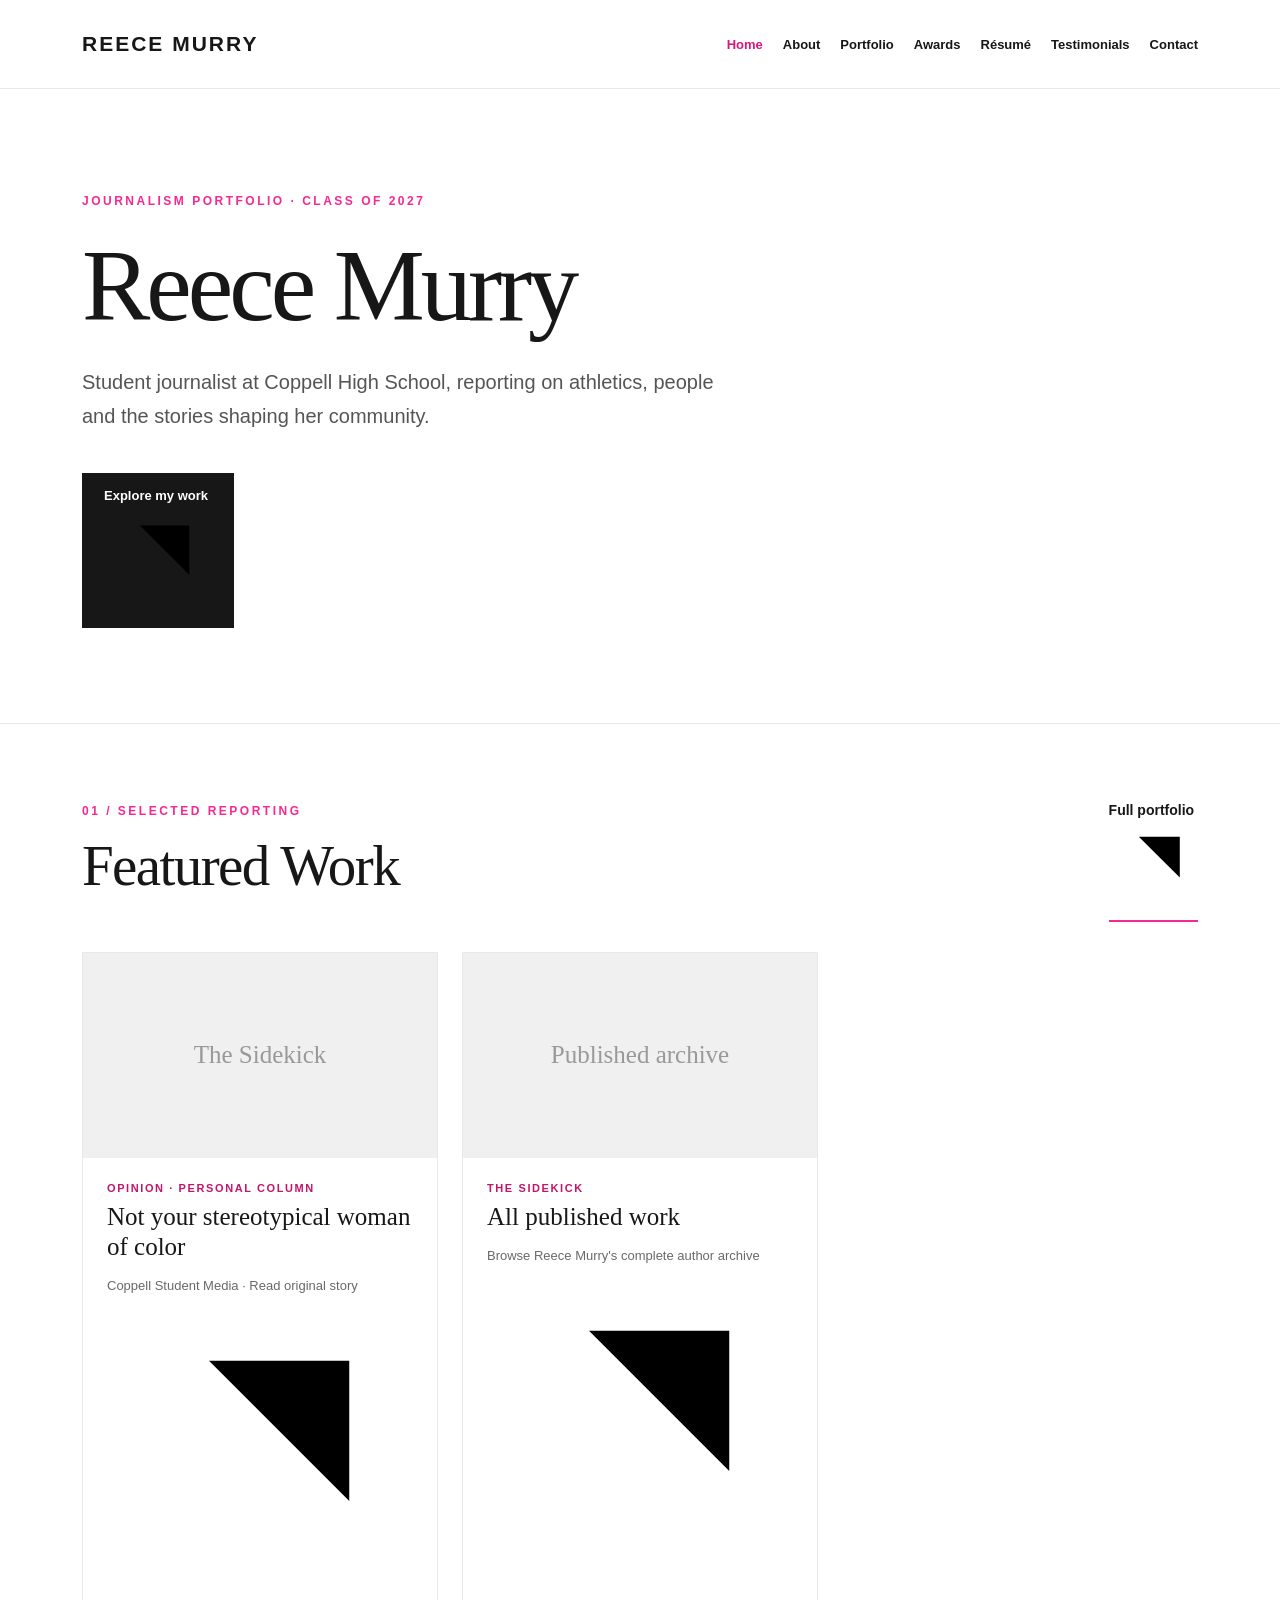
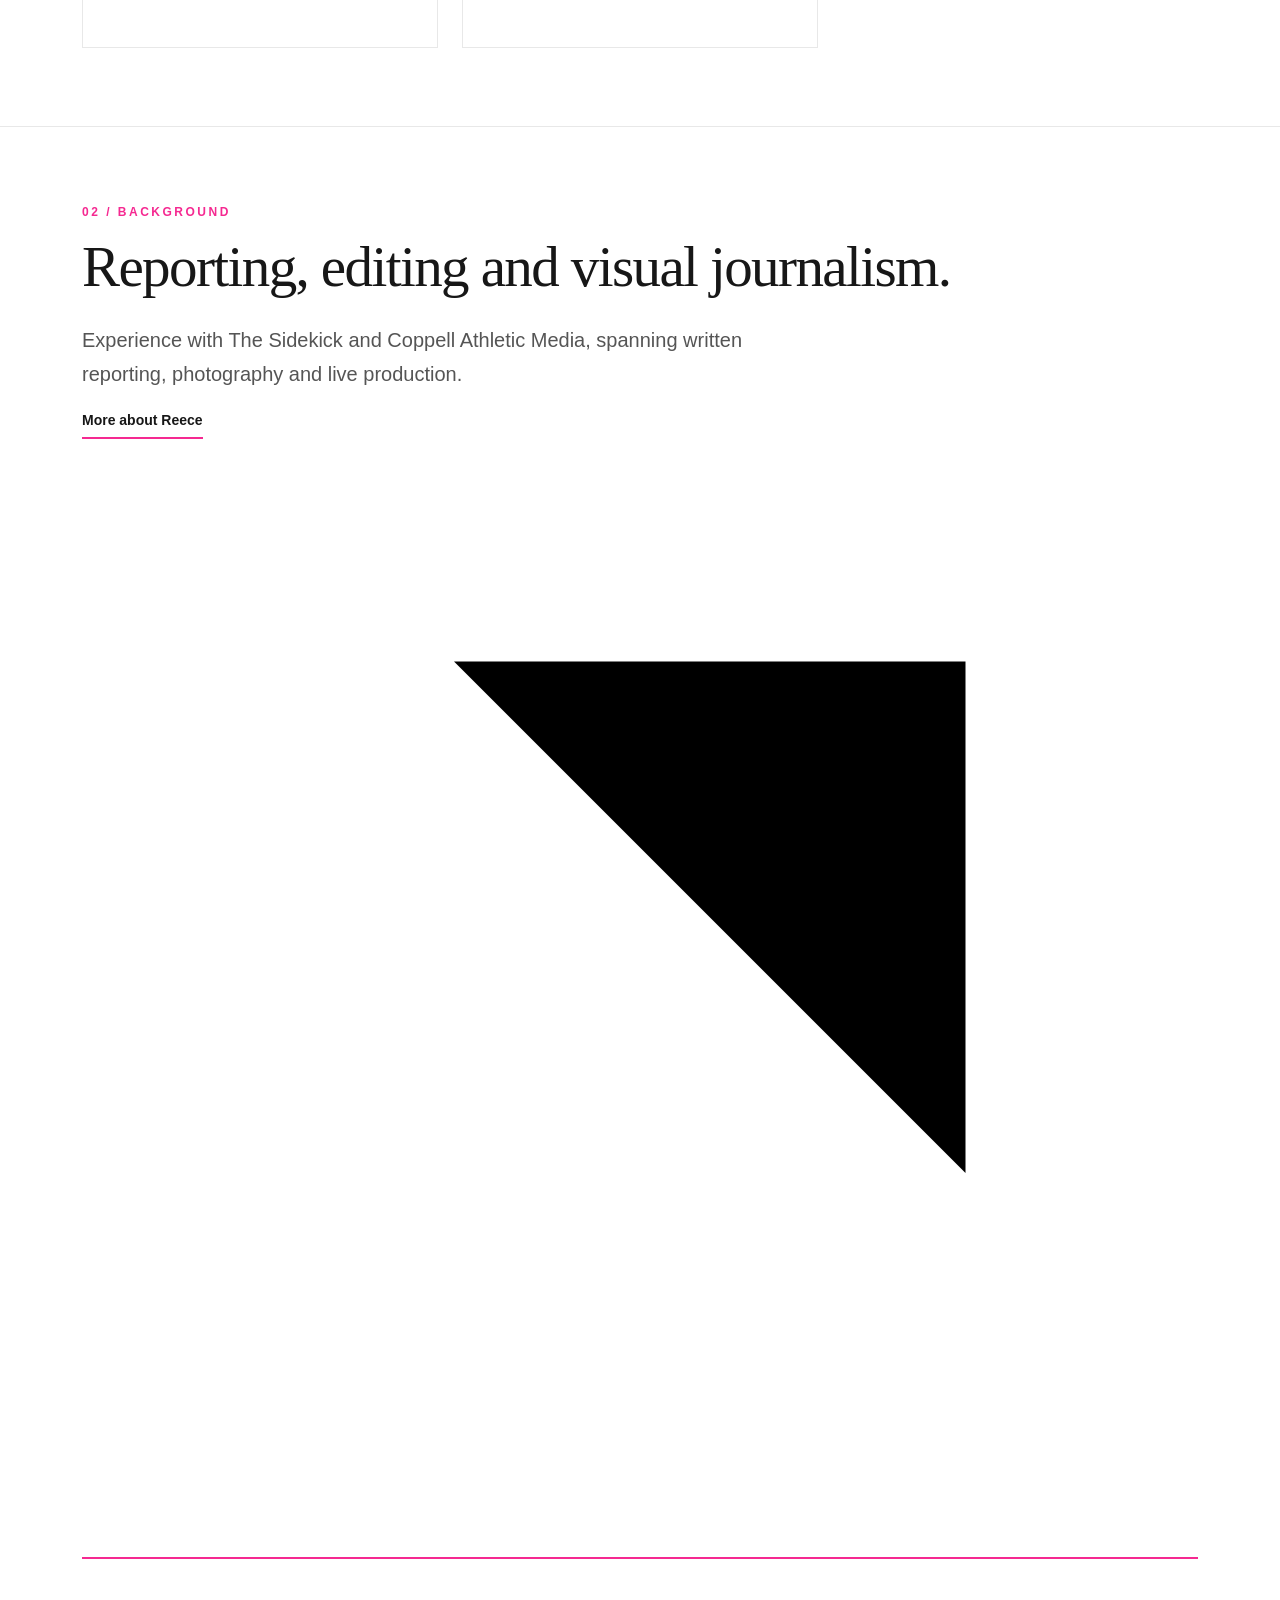
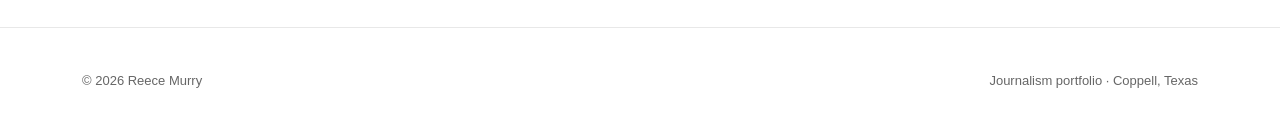
==== index.html @ e486454b "Remove decorative name periods and use consistent SVG arrows" ====
<!doctype html><html lang="en"><head><meta charset="utf-8"><meta name="viewport" content="width=device-width,initial-scale=1"><meta name="description" content="Reece Murry — student journalist, reporting and multimedia portfolio."><title>Home | Reece Murry</title><link rel="stylesheet" href="style.css"></head><body><header><div class="wrap nav"><a class="logo" href="index.html">REECE MURRY</a><nav aria-label="Main navigation"><a href="index.html" class="active">Home</a><a href="about.html" class="">About</a><a href="portfolio.html" class="">Portfolio</a><a href="awards.html" class="">Awards</a><a href="resume.html" class="">Résumé</a><a href="testimonials.html" class="">Testimonials</a><a href="contact.html" class="">Contact</a></nav></div></header><main><section class="hero"><div class="wrap"><div class="eyebrow">Journalism portfolio · Class of 2027</div><h1>Reece Murry</h1><p class="lead">Student journalist at Coppell High School, reporting on athletics, people and the stories shaping her community.</p><a class="cta" href="portfolio.html">Explore my work <svg class="arrow-icon" viewBox="0 0 24 24" aria-hidden="true" focusable="false"><path d="M5 19L19 5M8 5h11v11"/></svg></a></div></section><section class="section"><div class="wrap"><div class="sectionhead"><div><div class="eyebrow">01 / Selected reporting</div><h2>Featured Work</h2></div><a class="link" href="portfolio.html">Full portfolio <svg class="arrow-icon" viewBox="0 0 24 24" aria-hidden="true" focusable="false"><path d="M5 19L19 5M8 5h11v11"/></svg></a></div><div class="grid"><a class="card story" data-category="Opinion" data-title="Not your stereotypical woman of color" href="https://coppellstudentmedia.com/132153/showcase/not-your-sterotypical-woman-of-color/" target="_blank" rel="noopener"><div class="cover">The Sidekick</div><div class="cardbody"><div class="meta">Opinion · Personal Column</div><h3>Not your stereotypical woman of color</h3><p class="detail">Coppell Student Media · Read original story <svg class="arrow-icon" viewBox="0 0 24 24" aria-hidden="true" focusable="false"><path d="M5 19L19 5M8 5h11v11"/></svg></p></div></a><a class="card" href="https://coppellstudentmedia.com/staff_name/reece-murry/" target="_blank" rel="noopener"><div class="cover">Published archive</div><div class="cardbody"><div class="meta">The Sidekick</div><h3>All published work</h3><p class="detail">Browse Reece Murry's complete author archive <svg class="arrow-icon" viewBox="0 0 24 24" aria-hidden="true" focusable="false"><path d="M5 19L19 5M8 5h11v11"/></svg></p></div></a></div></div></section><section class="section"><div class="wrap"><div class="eyebrow">02 / Background</div><h2>Reporting, editing and visual journalism.</h2><p class="lead">Experience with The Sidekick and Coppell Athletic Media, spanning written reporting, photography and live production.</p><a class="link" href="about.html">More about Reece <svg class="arrow-icon" viewBox="0 0 24 24" aria-hidden="true" focusable="false"><path d="M5 19L19 5M8 5h11v11"/></svg></a></div></section></main><footer><div class="wrap"><span>© 2026 Reece Murry</span><span>Journalism portfolio · Coppell, Texas</span></div></footer><script src="script.js"></script></body></html>
---- style.css ----
:root{--ink:#171717;--pink:#f52991;--line:#e8e8e8;--muted:#696969}*{box-sizing:border-box}body{margin:0;background:#fff;color:var(--ink);font-family:Arial,Helvetica,sans-serif}a{color:inherit;text-decoration:none}a:hover{color:#d80d75}.wrap{max-width:1180px;margin:auto;padding:0 32px}header{border-bottom:1px solid var(--line);background:white;position:sticky;top:0;z-index:3}.nav{display:flex;align-items:center;justify-content:space-between;min-height:88px;gap:24px}.logo{font-size:21px;letter-spacing:2px;font-weight:800;white-space:nowrap}.logo span,.eyebrow,.accent{color:var(--pink)}nav{display:flex;gap:20px;flex-wrap:wrap}nav a{font-size:13px;font-weight:650}nav a.active{color:#dc1677}.hero{padding:105px 0 95px;border-bottom:1px solid var(--line)}.eyebrow{font-size:12px;font-weight:800;letter-spacing:2.5px;text-transform:uppercase}h1,h2,h3{font-family:Georgia,'Times New Roman',serif;font-weight:400}h1{font-size:clamp(60px,8vw,116px);letter-spacing:-4px;line-height:1.04;margin:25px 0}h2{font-size:clamp(36px,5vw,57px);letter-spacing:-1.6px;margin:15px 0 24px}h3{font-size:25px;line-height:1.2;margin:8px 0}.lead{font-size:20px;line-height:1.7;color:#555;max-width:660px}.section{padding:78px 0;border-bottom:1px solid var(--line)}.sectionhead{display:flex;justify-content:space-between;align-items:end;gap:25px;margin-bottom:30px}.link{border-bottom:2px solid var(--pink);padding-bottom:9px;font-size:14px;font-weight:700}.grid{display:grid;grid-template-columns:repeat(3,minmax(0,1fr));gap:24px}.card{display:block;border:1px solid var(--line);background:#fff;transition:transform .2s,box-shadow .2s}.card:hover{transform:translateY(-4px);box-shadow:0 12px 30px #0000000b}.cover{height:205px;background:#f0f0f0;display:flex;align-items:center;justify-content:center;color:#999;font:25px Georgia,serif;text-align:center;padding:25px}.cardbody{padding:24px}.meta{font-size:11px;letter-spacing:1.6px;text-transform:uppercase;color:#c3156b;font-weight:800}.detail{font-size:13px;color:var(--muted);line-height:1.7}.cta{display:inline-block;background:var(--ink);color:white;padding:15px 22px;font-size:13px;font-weight:700;margin-top:20px}.cta:hover{background:#d8197a;color:white}.pagehead{padding:80px 0 50px;border-bottom:1px solid var(--line)}.pagehead h1{font-size:clamp(50px,7vw,86px)}.filters{display:flex;gap:8px;flex-wrap:wrap;margin:28px 0 20px}.filters button{padding:11px 17px;background:white;border:1px solid #ddd;cursor:pointer}.filters button.selected{background:#171717;color:white}.search{width:100%;padding:15px;border:1px solid #ddd;margin-bottom:26px;font-size:15px}.prose{max-width:750px;font-size:18px;line-height:1.9;color:#4c4c4c}.stack{display:grid;gap:20px}.panel{padding:28px;border:1px solid var(--line)}.panel strong{font-size:18px}footer{padding:45px 0;color:#666;font-size:13px}footer .wrap{display:flex;justify-content:space-between;gap:20px;flex-wrap:wrap}@media(max-width:800px){.nav{align-items:flex-start;flex-direction:column;padding:22px 0}nav{gap:12px}.hero{padding:70px 0}.grid{grid-template-columns:repeat(2,minmax(0,1fr))}}@media(max-width:540px){.wrap{padding:0 20px}.grid{grid-template-columns:1fr}.sectionhead{align-items:start;flex-direction:column}h1{letter-spacing:-2px}.cover{height:190px}}
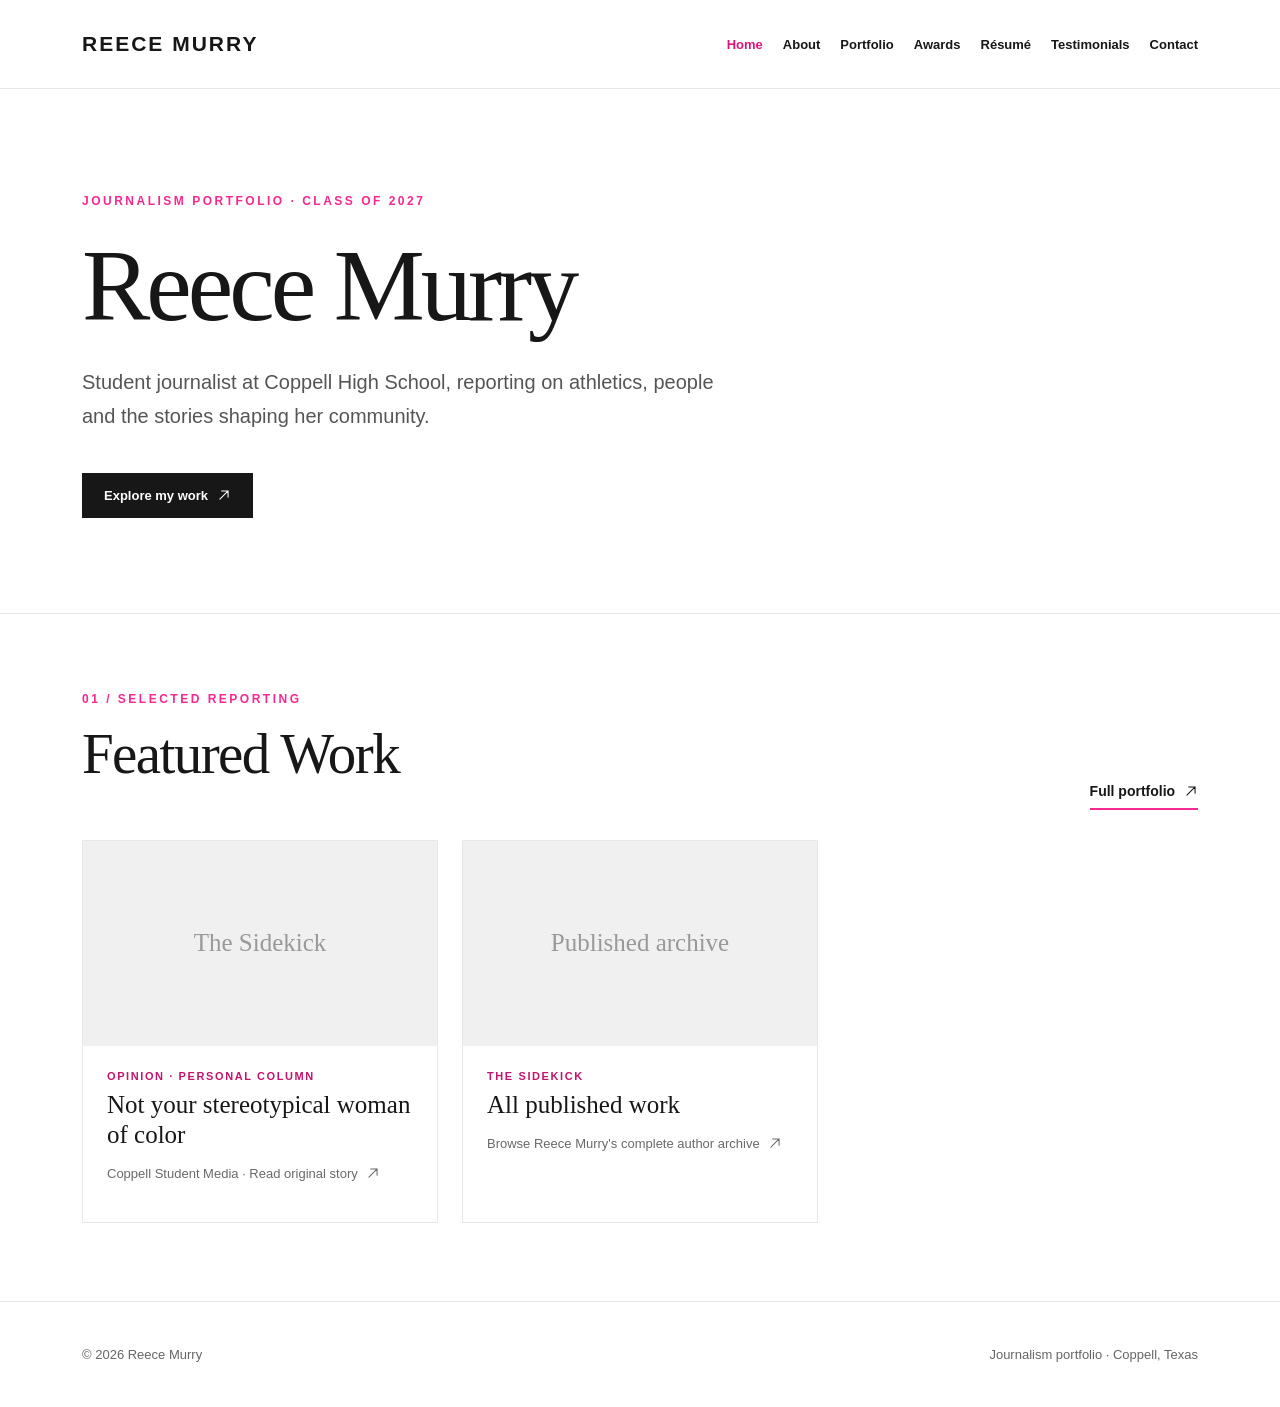
==== commit 58623f94: "Remove redundant homepage background section" ====
--- a/index.html
+++ b/index.html
@@ -1 +1 @@
-<!doctype html><html lang="en"><head><meta charset="utf-8"><meta name="viewport" content="width=device-width,initial-scale=1"><meta name="description" content="Reece Murry — student journalist, reporting and multimedia portfolio."><title>Home | Reece Murry</title><link rel="stylesheet" href="style.css"></head><body><header><div class="wrap nav"><a class="logo" href="index.html">REECE MURRY</a><nav aria-label="Main navigation"><a href="index.html" class="active">Home</a><a href="about.html" class="">About</a><a href="portfolio.html" class="">Portfolio</a><a href="awards.html" class="">Awards</a><a href="resume.html" class="">Résumé</a><a href="testimonials.html" class="">Testimonials</a><a href="contact.html" class="">Contact</a></nav></div></header><main><section class="hero"><div class="wrap"><div class="eyebrow">Journalism portfolio · Class of 2027</div><h1>Reece Murry</h1><p class="lead">Student journalist at Coppell High School, reporting on athletics, people and the stories shaping her community.</p><a class="cta" href="portfolio.html">Explore my work <svg class="arrow-icon" viewBox="0 0 24 24" aria-hidden="true" focusable="false"><path d="M5 19L19 5M8 5h11v11"/></svg></a></div></section><section class="section"><div class="wrap"><div class="sectionhead"><div><div class="eyebrow">01 / Selected reporting</div><h2>Featured Work</h2></div><a class="link" href="portfolio.html">Full portfolio <svg class="arrow-icon" viewBox="0 0 24 24" aria-hidden="true" focusable="false"><path d="M5 19L19 5M8 5h11v11"/></svg></a></div><div class="grid"><a class="card story" data-category="Opinion" data-title="Not your stereotypical woman of color" href="https://coppellstudentmedia.com/132153/showcase/not-your-sterotypical-woman-of-color/" target="_blank" rel="noopener"><div class="cover">The Sidekick</div><div class="cardbody"><div class="meta">Opinion · Personal Column</div><h3>Not your stereotypical woman of color</h3><p class="detail">Coppell Student Media · Read original story <svg class="arrow-icon" viewBox="0 0 24 24" aria-hidden="true" focusable="false"><path d="M5 19L19 5M8 5h11v11"/></svg></p></div></a><a class="card" href="https://coppellstudentmedia.com/staff_name/reece-murry/" target="_blank" rel="noopener"><div class="cover">Published archive</div><div class="cardbody"><div class="meta">The Sidekick</div><h3>All published work</h3><p class="detail">Browse Reece Murry's complete author archive <svg class="arrow-icon" viewBox="0 0 24 24" aria-hidden="true" focusable="false"><path d="M5 19L19 5M8 5h11v11"/></svg></p></div></a></div></div></section><section class="section"><div class="wrap"><div class="eyebrow">02 / Background</div><h2>Reporting, editing and visual journalism.</h2><p class="lead">Experience with The Sidekick and Coppell Athletic Media, spanning written reporting, photography and live production.</p><a class="link" href="about.html">More about Reece <svg class="arrow-icon" viewBox="0 0 24 24" aria-hidden="true" focusable="false"><path d="M5 19L19 5M8 5h11v11"/></svg></a></div></section></main><footer><div class="wrap"><span>© 2026 Reece Murry</span><span>Journalism portfolio · Coppell, Texas</span></div></footer><script src="script.js"></script></body></html>+<!doctype html><html lang="en"><head><meta charset="utf-8"><meta name="viewport" content="width=device-width,initial-scale=1"><meta name="description" content="Reece Murry — student journalist, reporting and multimedia portfolio."><title>Home | Reece Murry</title><link rel="stylesheet" href="style.css"></head><body><header><div class="wrap nav"><a class="logo" href="index.html">REECE MURRY</a><nav aria-label="Main navigation"><a href="index.html" class="active">Home</a><a href="about.html" class="">About</a><a href="portfolio.html" class="">Portfolio</a><a href="awards.html" class="">Awards</a><a href="resume.html" class="">Résumé</a><a href="testimonials.html" class="">Testimonials</a><a href="contact.html" class="">Contact</a></nav></div></header><main><section class="hero"><div class="wrap"><div class="eyebrow">Journalism portfolio · Class of 2027</div><h1>Reece Murry</h1><p class="lead">Student journalist at Coppell High School, reporting on athletics, people and the stories shaping her community.</p><a class="cta" href="portfolio.html">Explore my work <svg class="arrow-icon" viewBox="0 0 24 24" aria-hidden="true" focusable="false"><path d="M5 19L19 5M8 5h11v11"/></svg></a></div></section><section class="section"><div class="wrap"><div class="sectionhead"><div><div class="eyebrow">01 / Selected reporting</div><h2>Featured Work</h2></div><a class="link" href="portfolio.html">Full portfolio <svg class="arrow-icon" viewBox="0 0 24 24" aria-hidden="true" focusable="false"><path d="M5 19L19 5M8 5h11v11"/></svg></a></div><div class="grid"><a class="card story" data-category="Opinion" data-title="Not your stereotypical woman of color" href="https://coppellstudentmedia.com/132153/showcase/not-your-sterotypical-woman-of-color/" target="_blank" rel="noopener"><div class="cover">The Sidekick</div><div class="cardbody"><div class="meta">Opinion · Personal Column</div><h3>Not your stereotypical woman of color</h3><p class="detail">Coppell Student Media · Read original story <svg class="arrow-icon" viewBox="0 0 24 24" aria-hidden="true" focusable="false"><path d="M5 19L19 5M8 5h11v11"/></svg></p></div></a><a class="card" href="https://coppellstudentmedia.com/staff_name/reece-murry/" target="_blank" rel="noopener"><div class="cover">Published archive</div><div class="cardbody"><div class="meta">The Sidekick</div><h3>All published work</h3><p class="detail">Browse Reece Murry's complete author archive <svg class="arrow-icon" viewBox="0 0 24 24" aria-hidden="true" focusable="false"><path d="M5 19L19 5M8 5h11v11"/></svg></p></div></a></div></div></section></main><footer><div class="wrap"><span>© 2026 Reece Murry</span><span>Journalism portfolio · Coppell, Texas</span></div></footer><script src="script.js"></script></body></html>
--- a/style.css
+++ b/style.css
@@ -1 +1,2 @@
-:root{--ink:#171717;--pink:#f52991;--line:#e8e8e8;--muted:#696969}*{box-sizing:border-box}body{margin:0;background:#fff;color:var(--ink);font-family:Arial,Helvetica,sans-serif}a{color:inherit;text-decoration:none}a:hover{color:#d80d75}.wrap{max-width:1180px;margin:auto;padding:0 32px}header{border-bottom:1px solid var(--line);background:white;position:sticky;top:0;z-index:3}.nav{display:flex;align-items:center;justify-content:space-between;min-height:88px;gap:24px}.logo{font-size:21px;letter-spacing:2px;font-weight:800;white-space:nowrap}.logo span,.eyebrow,.accent{color:var(--pink)}nav{display:flex;gap:20px;flex-wrap:wrap}nav a{font-size:13px;font-weight:650}nav a.active{color:#dc1677}.hero{padding:105px 0 95px;border-bottom:1px solid var(--line)}.eyebrow{font-size:12px;font-weight:800;letter-spacing:2.5px;text-transform:uppercase}h1,h2,h3{font-family:Georgia,'Times New Roman',serif;font-weight:400}h1{font-size:clamp(60px,8vw,116px);letter-spacing:-4px;line-height:1.04;margin:25px 0}h2{font-size:clamp(36px,5vw,57px);letter-spacing:-1.6px;margin:15px 0 24px}h3{font-size:25px;line-height:1.2;margin:8px 0}.lead{font-size:20px;line-height:1.7;color:#555;max-width:660px}.section{padding:78px 0;border-bottom:1px solid var(--line)}.sectionhead{display:flex;justify-content:space-between;align-items:end;gap:25px;margin-bottom:30px}.link{border-bottom:2px solid var(--pink);padding-bottom:9px;font-size:14px;font-weight:700}.grid{display:grid;grid-template-columns:repeat(3,minmax(0,1fr));gap:24px}.card{display:block;border:1px solid var(--line);background:#fff;transition:transform .2s,box-shadow .2s}.card:hover{transform:translateY(-4px);box-shadow:0 12px 30px #0000000b}.cover{height:205px;background:#f0f0f0;display:flex;align-items:center;justify-content:center;color:#999;font:25px Georgia,serif;text-align:center;padding:25px}.cardbody{padding:24px}.meta{font-size:11px;letter-spacing:1.6px;text-transform:uppercase;color:#c3156b;font-weight:800}.detail{font-size:13px;color:var(--muted);line-height:1.7}.cta{display:inline-block;background:var(--ink);color:white;padding:15px 22px;font-size:13px;font-weight:700;margin-top:20px}.cta:hover{background:#d8197a;color:white}.pagehead{padding:80px 0 50px;border-bottom:1px solid var(--line)}.pagehead h1{font-size:clamp(50px,7vw,86px)}.filters{display:flex;gap:8px;flex-wrap:wrap;margin:28px 0 20px}.filters button{padding:11px 17px;background:white;border:1px solid #ddd;cursor:pointer}.filters button.selected{background:#171717;color:white}.search{width:100%;padding:15px;border:1px solid #ddd;margin-bottom:26px;font-size:15px}.prose{max-width:750px;font-size:18px;line-height:1.9;color:#4c4c4c}.stack{display:grid;gap:20px}.panel{padding:28px;border:1px solid var(--line)}.panel strong{font-size:18px}footer{padding:45px 0;color:#666;font-size:13px}footer .wrap{display:flex;justify-content:space-between;gap:20px;flex-wrap:wrap}@media(max-width:800px){.nav{align-items:flex-start;flex-direction:column;padding:22px 0}nav{gap:12px}.hero{padding:70px 0}.grid{grid-template-columns:repeat(2,minmax(0,1fr))}}@media(max-width:540px){.wrap{padding:0 20px}.grid{grid-template-columns:1fr}.sectionhead{align-items:start;flex-direction:column}h1{letter-spacing:-2px}.cover{height:190px}}+:root{--ink:#171717;--pink:#f52991;--line:#e8e8e8;--muted:#696969}*{box-sizing:border-box}body{margin:0;background:#fff;color:var(--ink);font-family:Arial,Helvetica,sans-serif}a{color:inherit;text-decoration:none}a:hover{color:#d80d75}.wrap{max-width:1180px;margin:auto;padding:0 32px}header{border-bottom:1px solid var(--line);background:white;position:sticky;top:0;z-index:3}.nav{display:flex;align-items:center;justify-content:space-between;min-height:88px;gap:24px}.logo{font-size:21px;letter-spacing:2px;font-weight:800;white-space:nowrap}.logo span,.eyebrow,.accent{color:var(--pink)}nav{display:flex;gap:20px;flex-wrap:wrap}nav a{font-size:13px;font-weight:650}nav a.active{color:#dc1677}.hero{padding:105px 0 95px;border-bottom:1px solid var(--line)}.eyebrow{font-size:12px;font-weight:800;letter-spacing:2.5px;text-transform:uppercase}h1,h2,h3{font-family:Georgia,'Times New Roman',serif;font-weight:400}h1{font-size:clamp(60px,8vw,116px);letter-spacing:-4px;line-height:1.04;margin:25px 0}h2{font-size:clamp(36px,5vw,57px);letter-spacing:-1.6px;margin:15px 0 24px}h3{font-size:25px;line-height:1.2;margin:8px 0}.lead{font-size:20px;line-height:1.7;color:#555;max-width:660px}.section{padding:78px 0;border-bottom:1px solid var(--line)}.sectionhead{display:flex;justify-content:space-between;align-items:end;gap:25px;margin-bottom:30px}.link{border-bottom:2px solid var(--pink);padding-bottom:9px;font-size:14px;font-weight:700}.grid{display:grid;grid-template-columns:repeat(3,minmax(0,1fr));gap:24px}.card{display:block;border:1px solid var(--line);background:#fff;transition:transform .2s,box-shadow .2s}.card:hover{transform:translateY(-4px);box-shadow:0 12px 30px #0000000b}.cover{height:205px;background:#f0f0f0;display:flex;align-items:center;justify-content:center;color:#999;font:25px Georgia,serif;text-align:center;padding:25px}.cardbody{padding:24px}.meta{font-size:11px;letter-spacing:1.6px;text-transform:uppercase;color:#c3156b;font-weight:800}.detail{font-size:13px;color:var(--muted);line-height:1.7}.cta{display:inline-block;background:var(--ink);color:white;padding:15px 22px;font-size:13px;font-weight:700;margin-top:20px}.cta:hover{background:#d8197a;color:white}.pagehead{padding:80px 0 50px;border-bottom:1px solid var(--line)}.pagehead h1{font-size:clamp(50px,7vw,86px)}.filters{display:flex;gap:8px;flex-wrap:wrap;margin:28px 0 20px}.filters button{padding:11px 17px;background:white;border:1px solid #ddd;cursor:pointer}.filters button.selected{background:#171717;color:white}.search{width:100%;padding:15px;border:1px solid #ddd;margin-bottom:26px;font-size:15px}.prose{max-width:750px;font-size:18px;line-height:1.9;color:#4c4c4c}.stack{display:grid;gap:20px}.panel{padding:28px;border:1px solid var(--line)}.panel strong{font-size:18px}footer{padding:45px 0;color:#666;font-size:13px}footer .wrap{display:flex;justify-content:space-between;gap:20px;flex-wrap:wrap}@media(max-width:800px){.nav{align-items:flex-start;flex-direction:column;padding:22px 0}nav{gap:12px}.hero{padding:70px 0}.grid{grid-template-columns:repeat(2,minmax(0,1fr))}}@media(max-width:540px){.wrap{padding:0 20px}.grid{grid-template-columns:1fr}.sectionhead{align-items:start;flex-direction:column}h1{letter-spacing:-2px}.cover{height:190px}}
+.arrow-icon{display:inline-block;width:14px;height:14px;vertical-align:-2px;margin-left:5px;fill:none;stroke:currentColor;stroke-width:1.8;stroke-linecap:round;stroke-linejoin:round;flex-shrink:0}
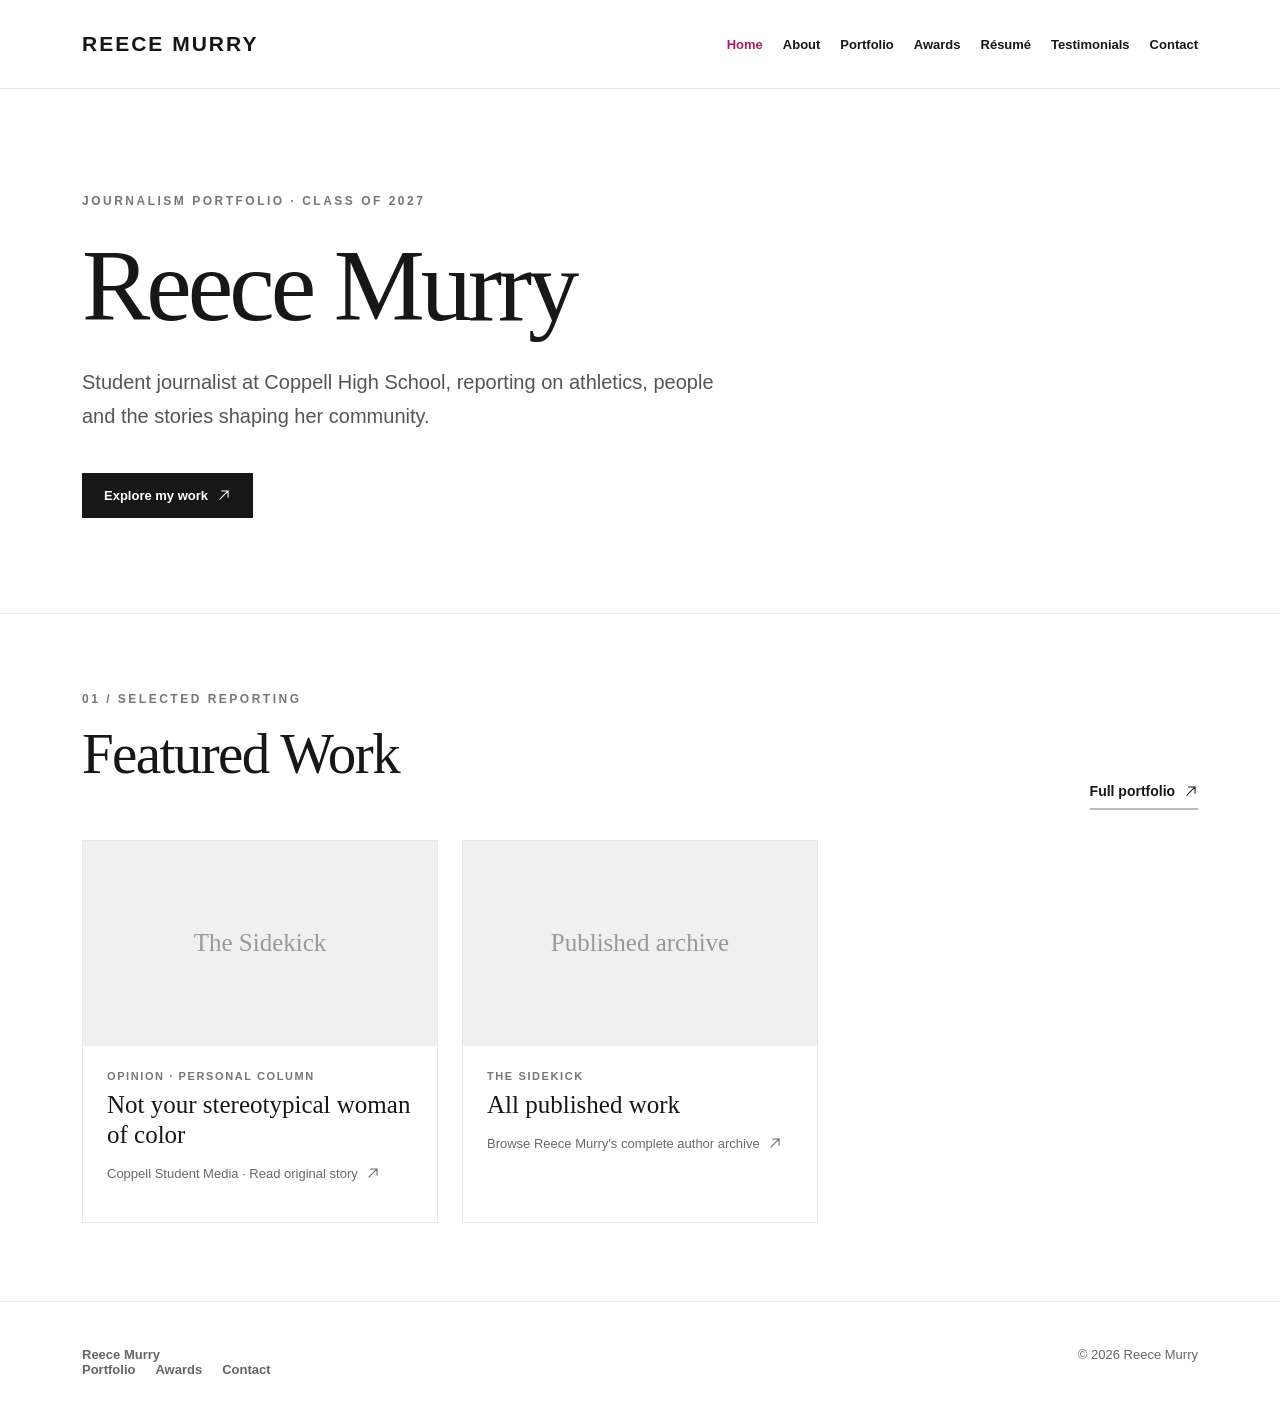
==== commit 62c379a8: "Update footer with name and Portfolio Awards Contact navigation" ====
--- a/index.html
+++ b/index.html
@@ -1 +1 @@
-<!doctype html><html lang="en"><head><meta charset="utf-8"><meta name="viewport" content="width=device-width,initial-scale=1"><meta name="description" content="Reece Murry — student journalist, reporting and multimedia portfolio."><title>Home | Reece Murry</title><link rel="stylesheet" href="style.css"></head><body><header><div class="wrap nav"><a class="logo" href="index.html">REECE MURRY</a><nav aria-label="Main navigation"><a href="index.html" class="active">Home</a><a href="about.html" class="">About</a><a href="portfolio.html" class="">Portfolio</a><a href="awards.html" class="">Awards</a><a href="resume.html" class="">Résumé</a><a href="testimonials.html" class="">Testimonials</a><a href="contact.html" class="">Contact</a></nav></div></header><main><section class="hero"><div class="wrap"><div class="eyebrow">Journalism portfolio · Class of 2027</div><h1>Reece Murry</h1><p class="lead">Student journalist at Coppell High School, reporting on athletics, people and the stories shaping her community.</p><a class="cta" href="portfolio.html">Explore my work <svg class="arrow-icon" viewBox="0 0 24 24" aria-hidden="true" focusable="false"><path d="M5 19L19 5M8 5h11v11"/></svg></a></div></section><section class="section"><div class="wrap"><div class="sectionhead"><div><div class="eyebrow">01 / Selected reporting</div><h2>Featured Work</h2></div><a class="link" href="portfolio.html">Full portfolio <svg class="arrow-icon" viewBox="0 0 24 24" aria-hidden="true" focusable="false"><path d="M5 19L19 5M8 5h11v11"/></svg></a></div><div class="grid"><a class="card story" data-category="Opinion" data-title="Not your stereotypical woman of color" href="https://coppellstudentmedia.com/132153/showcase/not-your-sterotypical-woman-of-color/" target="_blank" rel="noopener"><div class="cover">The Sidekick</div><div class="cardbody"><div class="meta">Opinion · Personal Column</div><h3>Not your stereotypical woman of color</h3><p class="detail">Coppell Student Media · Read original story <svg class="arrow-icon" viewBox="0 0 24 24" aria-hidden="true" focusable="false"><path d="M5 19L19 5M8 5h11v11"/></svg></p></div></a><a class="card" href="https://coppellstudentmedia.com/staff_name/reece-murry/" target="_blank" rel="noopener"><div class="cover">Published archive</div><div class="cardbody"><div class="meta">The Sidekick</div><h3>All published work</h3><p class="detail">Browse Reece Murry's complete author archive <svg class="arrow-icon" viewBox="0 0 24 24" aria-hidden="true" focusable="false"><path d="M5 19L19 5M8 5h11v11"/></svg></p></div></a></div></div></section></main><footer><div class="wrap"><span>© 2026 Reece Murry</span><span>Journalism portfolio · Coppell, Texas</span></div></footer><script src="script.js"></script></body></html>+<!doctype html><html lang="en"><head><meta charset="utf-8"><meta name="viewport" content="width=device-width,initial-scale=1"><meta name="description" content="Reece Murry — student journalist, reporting and multimedia portfolio."><title>Home | Reece Murry</title><link rel="stylesheet" href="style.css"></head><body><header><div class="wrap nav"><a class="logo" href="index.html">REECE MURRY</a><nav aria-label="Main navigation"><a href="index.html" class="active">Home</a><a href="about.html" class="">About</a><a href="portfolio.html" class="">Portfolio</a><a href="awards.html" class="">Awards</a><a href="resume.html" class="">Résumé</a><a href="testimonials.html" class="">Testimonials</a><a href="contact.html" class="">Contact</a></nav></div></header><main><section class="hero"><div class="wrap"><div class="eyebrow">Journalism portfolio · Class of 2027</div><h1>Reece Murry</h1><p class="lead">Student journalist at Coppell High School, reporting on athletics, people and the stories shaping her community.</p><a class="cta" href="portfolio.html">Explore my work <svg class="arrow-icon" viewBox="0 0 24 24" aria-hidden="true" focusable="false"><path d="M5 19L19 5M8 5h11v11"/></svg></a></div></section><section class="section"><div class="wrap"><div class="sectionhead"><div><div class="eyebrow">01 / Selected reporting</div><h2>Featured Work</h2></div><a class="link" href="portfolio.html">Full portfolio <svg class="arrow-icon" viewBox="0 0 24 24" aria-hidden="true" focusable="false"><path d="M5 19L19 5M8 5h11v11"/></svg></a></div><div class="grid"><a class="card story" data-category="Opinion" data-title="Not your stereotypical woman of color" href="https://coppellstudentmedia.com/132153/showcase/not-your-sterotypical-woman-of-color/" target="_blank" rel="noopener"><div class="cover">The Sidekick</div><div class="cardbody"><div class="meta">Opinion · Personal Column</div><h3>Not your stereotypical woman of color</h3><p class="detail">Coppell Student Media · Read original story <svg class="arrow-icon" viewBox="0 0 24 24" aria-hidden="true" focusable="false"><path d="M5 19L19 5M8 5h11v11"/></svg></p></div></a><a class="card" href="https://coppellstudentmedia.com/staff_name/reece-murry/" target="_blank" rel="noopener"><div class="cover">Published archive</div><div class="cardbody"><div class="meta">The Sidekick</div><h3>All published work</h3><p class="detail">Browse Reece Murry's complete author archive <svg class="arrow-icon" viewBox="0 0 24 24" aria-hidden="true" focusable="false"><path d="M5 19L19 5M8 5h11v11"/></svg></p></div></a></div></div></section></main><footer><div class="wrap footer-layout"><div class="footer-brand"><strong>Reece Murry</strong><nav aria-label="Footer navigation"><a href="portfolio.html">Portfolio</a><a href="awards.html">Awards</a><a href="contact.html">Contact</a></nav></div><span class="footer-copy">© 2026 Reece Murry</span></div></footer><script src="script.js"></script></body></html>
--- a/style.css
+++ b/style.css
@@ -1,2 +1,5 @@
-:root{--ink:#171717;--pink:#f52991;--line:#e8e8e8;--muted:#696969}*{box-sizing:border-box}body{margin:0;background:#fff;color:var(--ink);font-family:Arial,Helvetica,sans-serif}a{color:inherit;text-decoration:none}a:hover{color:#d80d75}.wrap{max-width:1180px;margin:auto;padding:0 32px}header{border-bottom:1px solid var(--line);background:white;position:sticky;top:0;z-index:3}.nav{display:flex;align-items:center;justify-content:space-between;min-height:88px;gap:24px}.logo{font-size:21px;letter-spacing:2px;font-weight:800;white-space:nowrap}.logo span,.eyebrow,.accent{color:var(--pink)}nav{display:flex;gap:20px;flex-wrap:wrap}nav a{font-size:13px;font-weight:650}nav a.active{color:#dc1677}.hero{padding:105px 0 95px;border-bottom:1px solid var(--line)}.eyebrow{font-size:12px;font-weight:800;letter-spacing:2.5px;text-transform:uppercase}h1,h2,h3{font-family:Georgia,'Times New Roman',serif;font-weight:400}h1{font-size:clamp(60px,8vw,116px);letter-spacing:-4px;line-height:1.04;margin:25px 0}h2{font-size:clamp(36px,5vw,57px);letter-spacing:-1.6px;margin:15px 0 24px}h3{font-size:25px;line-height:1.2;margin:8px 0}.lead{font-size:20px;line-height:1.7;color:#555;max-width:660px}.section{padding:78px 0;border-bottom:1px solid var(--line)}.sectionhead{display:flex;justify-content:space-between;align-items:end;gap:25px;margin-bottom:30px}.link{border-bottom:2px solid var(--pink);padding-bottom:9px;font-size:14px;font-weight:700}.grid{display:grid;grid-template-columns:repeat(3,minmax(0,1fr));gap:24px}.card{display:block;border:1px solid var(--line);background:#fff;transition:transform .2s,box-shadow .2s}.card:hover{transform:translateY(-4px);box-shadow:0 12px 30px #0000000b}.cover{height:205px;background:#f0f0f0;display:flex;align-items:center;justify-content:center;color:#999;font:25px Georgia,serif;text-align:center;padding:25px}.cardbody{padding:24px}.meta{font-size:11px;letter-spacing:1.6px;text-transform:uppercase;color:#c3156b;font-weight:800}.detail{font-size:13px;color:var(--muted);line-height:1.7}.cta{display:inline-block;background:var(--ink);color:white;padding:15px 22px;font-size:13px;font-weight:700;margin-top:20px}.cta:hover{background:#d8197a;color:white}.pagehead{padding:80px 0 50px;border-bottom:1px solid var(--line)}.pagehead h1{font-size:clamp(50px,7vw,86px)}.filters{display:flex;gap:8px;flex-wrap:wrap;margin:28px 0 20px}.filters button{padding:11px 17px;background:white;border:1px solid #ddd;cursor:pointer}.filters button.selected{background:#171717;color:white}.search{width:100%;padding:15px;border:1px solid #ddd;margin-bottom:26px;font-size:15px}.prose{max-width:750px;font-size:18px;line-height:1.9;color:#4c4c4c}.stack{display:grid;gap:20px}.panel{padding:28px;border:1px solid var(--line)}.panel strong{font-size:18px}footer{padding:45px 0;color:#666;font-size:13px}footer .wrap{display:flex;justify-content:space-between;gap:20px;flex-wrap:wrap}@media(max-width:800px){.nav{align-items:flex-start;flex-direction:column;padding:22px 0}nav{gap:12px}.hero{padding:70px 0}.grid{grid-template-columns:repeat(2,minmax(0,1fr))}}@media(max-width:540px){.wrap{padding:0 20px}.grid{grid-template-columns:1fr}.sectionhead{align-items:start;flex-direction:column}h1{letter-spacing:-2px}.cover{height:190px}}
+:root{--ink:#171717;--pink:#b82067;--line:#e8e8e8;--muted:#696969}*{box-sizing:border-box}body{margin:0;background:#fff;color:var(--ink);font-family:Arial,Helvetica,sans-serif}a{color:inherit;text-decoration:none}a:hover{color:#ad1f60}.wrap{max-width:1180px;margin:auto;padding:0 32px}header{border-bottom:1px solid var(--line);background:white;position:sticky;top:0;z-index:3}.nav{display:flex;align-items:center;justify-content:space-between;min-height:88px;gap:24px}.logo{font-size:21px;letter-spacing:2px;font-weight:800;white-space:nowrap}.logo span,.eyebrow,.accent{color:var(--pink)}nav{display:flex;gap:20px;flex-wrap:wrap}nav a{font-size:13px;font-weight:650}nav a.active{color:#ad1f60}.hero{padding:105px 0 95px;border-bottom:1px solid var(--line)}.eyebrow{font-size:12px;font-weight:800;letter-spacing:2.5px;text-transform:uppercase}h1,h2,h3{font-family:Georgia,'Times New Roman',serif;font-weight:400}h1{font-size:clamp(60px,8vw,116px);letter-spacing:-4px;line-height:1.04;margin:25px 0}h2{font-size:clamp(36px,5vw,57px);letter-spacing:-1.6px;margin:15px 0 24px}h3{font-size:25px;line-height:1.2;margin:8px 0}.lead{font-size:20px;line-height:1.7;color:#555;max-width:660px}.section{padding:78px 0;border-bottom:1px solid var(--line)}.sectionhead{display:flex;justify-content:space-between;align-items:end;gap:25px;margin-bottom:30px}.link{border-bottom:2px solid var(--pink);padding-bottom:9px;font-size:14px;font-weight:700}.grid{display:grid;grid-template-columns:repeat(3,minmax(0,1fr));gap:24px}.card{display:block;border:1px solid var(--line);background:#fff;transition:transform .2s,box-shadow .2s}.card:hover{transform:translateY(-4px);box-shadow:0 12px 30px #0000000b}.cover{height:205px;background:#f0f0f0;display:flex;align-items:center;justify-content:center;color:#999;font:25px Georgia,serif;text-align:center;padding:25px}.cardbody{padding:24px}.meta{font-size:11px;letter-spacing:1.6px;text-transform:uppercase;color:#777;font-weight:800}.detail{font-size:13px;color:var(--muted);line-height:1.7}.cta{display:inline-block;background:var(--ink);color:white;padding:15px 22px;font-size:13px;font-weight:700;margin-top:20px}.cta:hover{background:#303030;color:white}.pagehead{padding:80px 0 50px;border-bottom:1px solid var(--line)}.pagehead h1{font-size:clamp(50px,7vw,86px)}.filters{display:flex;gap:8px;flex-wrap:wrap;margin:28px 0 20px}.filters button{padding:11px 17px;background:white;border:1px solid #ddd;cursor:pointer}.filters button.selected{background:#171717;color:white}.search{width:100%;padding:15px;border:1px solid #ddd;margin-bottom:26px;font-size:15px}.prose{max-width:750px;font-size:18px;line-height:1.9;color:#4c4c4c}.stack{display:grid;gap:20px}.panel{padding:28px;border:1px solid var(--line)}.panel strong{font-size:18px}footer{padding:45px 0;color:#666;font-size:13px}footer .wrap{display:flex;justify-content:space-between;gap:20px;flex-wrap:wrap}@media(max-width:800px){.nav{align-items:flex-start;flex-direction:column;padding:22px 0}nav{gap:12px}.hero{padding:70px 0}.grid{grid-template-columns:repeat(2,minmax(0,1fr))}}@media(max-width:540px){.wrap{padding:0 20px}.grid{grid-template-columns:1fr}.sectionhead{align-items:start;flex-direction:column}h1{letter-spacing:-2px}.cover{height:190px}}
 .arrow-icon{display:inline-block;width:14px;height:14px;vertical-align:-2px;margin-left:5px;fill:none;stroke:currentColor;stroke-width:1.8;stroke-linecap:round;stroke-linejoin:round;flex-shrink:0}
+
+/* Restrained editorial accent: pink only on active navigation and interactive focus. */
+.eyebrow{color:#777}.meta{color:#777}.link{border-bottom-color:#bdbdbd}.link:hover{border-bottom-color:#b82067}.logo span{display:none}
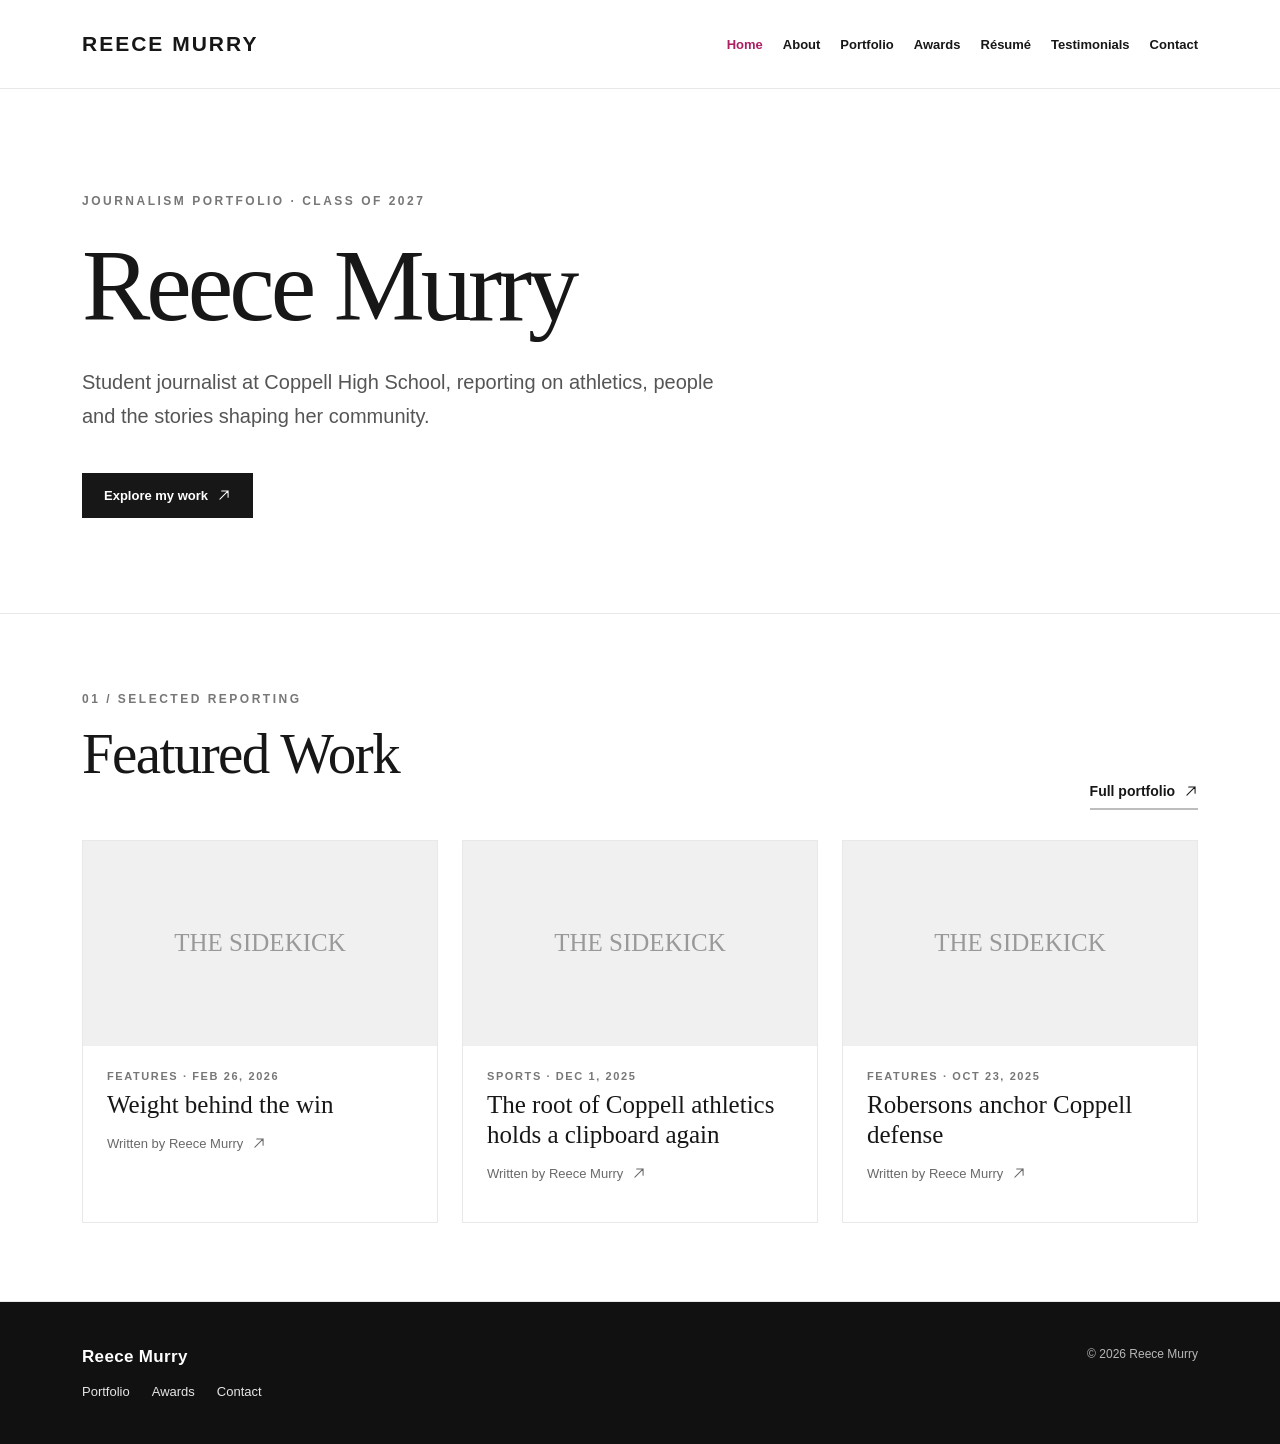
==== commit ba91fd3d: "Add verified original story links and credited portfolio cards" ====
--- a/index.html
+++ b/index.html
@@ -1 +1 @@
-<!doctype html><html lang="en"><head><meta charset="utf-8"><meta name="viewport" content="width=device-width,initial-scale=1"><meta name="description" content="Reece Murry — student journalist, reporting and multimedia portfolio."><title>Home | Reece Murry</title><link rel="stylesheet" href="style.css"></head><body><header><div class="wrap nav"><a class="logo" href="index.html">REECE MURRY</a><nav aria-label="Main navigation"><a href="index.html" class="active">Home</a><a href="about.html" class="">About</a><a href="portfolio.html" class="">Portfolio</a><a href="awards.html" class="">Awards</a><a href="resume.html" class="">Résumé</a><a href="testimonials.html" class="">Testimonials</a><a href="contact.html" class="">Contact</a></nav></div></header><main><section class="hero"><div class="wrap"><div class="eyebrow">Journalism portfolio · Class of 2027</div><h1>Reece Murry</h1><p class="lead">Student journalist at Coppell High School, reporting on athletics, people and the stories shaping her community.</p><a class="cta" href="portfolio.html">Explore my work <svg class="arrow-icon" viewBox="0 0 24 24" aria-hidden="true" focusable="false"><path d="M5 19L19 5M8 5h11v11"/></svg></a></div></section><section class="section"><div class="wrap"><div class="sectionhead"><div><div class="eyebrow">01 / Selected reporting</div><h2>Featured Work</h2></div><a class="link" href="portfolio.html">Full portfolio <svg class="arrow-icon" viewBox="0 0 24 24" aria-hidden="true" focusable="false"><path d="M5 19L19 5M8 5h11v11"/></svg></a></div><div class="grid"><a class="card story" data-category="Opinion" data-title="Not your stereotypical woman of color" href="https://coppellstudentmedia.com/132153/showcase/not-your-sterotypical-woman-of-color/" target="_blank" rel="noopener"><div class="cover">The Sidekick</div><div class="cardbody"><div class="meta">Opinion · Personal Column</div><h3>Not your stereotypical woman of color</h3><p class="detail">Coppell Student Media · Read original story <svg class="arrow-icon" viewBox="0 0 24 24" aria-hidden="true" focusable="false"><path d="M5 19L19 5M8 5h11v11"/></svg></p></div></a><a class="card" href="https://coppellstudentmedia.com/staff_name/reece-murry/" target="_blank" rel="noopener"><div class="cover">Published archive</div><div class="cardbody"><div class="meta">The Sidekick</div><h3>All published work</h3><p class="detail">Browse Reece Murry's complete author archive <svg class="arrow-icon" viewBox="0 0 24 24" aria-hidden="true" focusable="false"><path d="M5 19L19 5M8 5h11v11"/></svg></p></div></a></div></div></section></main><footer><div class="wrap footer-layout"><div class="footer-brand"><strong>Reece Murry</strong><nav aria-label="Footer navigation"><a href="portfolio.html">Portfolio</a><a href="awards.html">Awards</a><a href="contact.html">Contact</a></nav></div><span class="footer-copy">© 2026 Reece Murry</span></div></footer><script src="script.js"></script></body></html>+<!doctype html><html lang="en"><head><meta charset="utf-8"><meta name="viewport" content="width=device-width,initial-scale=1"><meta name="description" content="Reece Murry — student journalist, reporting and multimedia portfolio."><title>Home | Reece Murry</title><link rel="stylesheet" href="style.css"></head><body><header><div class="wrap nav"><a class="logo" href="index.html">REECE MURRY</a><nav aria-label="Main navigation"><a href="index.html" class="active">Home</a><a href="about.html" class="">About</a><a href="portfolio.html" class="">Portfolio</a><a href="awards.html" class="">Awards</a><a href="resume.html" class="">Résumé</a><a href="testimonials.html" class="">Testimonials</a><a href="contact.html" class="">Contact</a></nav></div></header><main><section class="hero"><div class="wrap"><div class="eyebrow">Journalism portfolio · Class of 2027</div><h1>Reece Murry</h1><p class="lead">Student journalist at Coppell High School, reporting on athletics, people and the stories shaping her community.</p><a class="cta" href="portfolio.html">Explore my work <svg class="arrow-icon" viewBox="0 0 24 24" aria-hidden="true" focusable="false"><path d="M5 19L19 5M8 5h11v11"/></svg></a></div></section><section class="section"><div class="wrap"><div class="sectionhead"><div><div class="eyebrow">01 / Selected reporting</div><h2>Featured Work</h2></div><a class="link" href="portfolio.html">Full portfolio <svg class="arrow-icon" viewBox="0 0 24 24" aria-hidden="true" focusable="false"><path d="M5 19L19 5M8 5h11v11"/></svg></a></div><div class="grid"><a class="card story" data-category="Features" data-title="weight behind the win" href="https://coppellstudentmedia.com/144496/sports/weight-behind-the-win/" target="_blank" rel="noopener"><div class="cover"><span class="cover-mark">THE SIDEKICK</span></div><div class="cardbody"><div class="meta">Features · Feb 26, 2026</div><h3>Weight behind the win</h3><p class="detail">Written by Reece Murry <svg class="arrow-icon" viewBox="0 0 24 24" aria-hidden="true"><path d="M5 19L19 5M8 5h11v11"/></svg></p></div></a><a class="card story" data-category="Sports" data-title="the root of coppell athletics holds a clipboard again" href="https://coppellstudentmedia.com/141833/sports/the-root-of-coppell-athletics-holds-a-clipboard-again/" target="_blank" rel="noopener"><div class="cover"><span class="cover-mark">THE SIDEKICK</span></div><div class="cardbody"><div class="meta">Sports · Dec 1, 2025</div><h3>The root of Coppell athletics holds a clipboard again</h3><p class="detail">Written by Reece Murry <svg class="arrow-icon" viewBox="0 0 24 24" aria-hidden="true"><path d="M5 19L19 5M8 5h11v11"/></svg></p></div></a><a class="card story" data-category="Features" data-title="robersons anchor coppell defense" href="https://coppellstudentmedia.com/140513/sports/fall-sports/football/robersons-anchor-coppell-defense/" target="_blank" rel="noopener"><div class="cover"><span class="cover-mark">THE SIDEKICK</span></div><div class="cardbody"><div class="meta">Features · Oct 23, 2025</div><h3>Robersons anchor Coppell defense</h3><p class="detail">Written by Reece Murry <svg class="arrow-icon" viewBox="0 0 24 24" aria-hidden="true"><path d="M5 19L19 5M8 5h11v11"/></svg></p></div></a></div></div></section></main><footer><div class="wrap footer-layout"><div class="footer-brand"><strong>Reece Murry</strong><nav aria-label="Footer navigation"><a href="portfolio.html">Portfolio</a><a href="awards.html">Awards</a><a href="contact.html">Contact</a></nav></div><span class="footer-copy">© 2026 Reece Murry</span></div></footer><script src="script.js"></script></body></html>
--- a/style.css
+++ b/style.css
@@ -3,3 +3,8 @@
 
 /* Restrained editorial accent: pink only on active navigation and interactive focus. */
 .eyebrow{color:#777}.meta{color:#777}.link{border-bottom-color:#bdbdbd}.link:hover{border-bottom-color:#b82067}.logo span{display:none}
+
+footer .footer-layout{display:flex;align-items:flex-start;justify-content:space-between;gap:28px}footer .footer-brand{display:flex;flex-direction:column;gap:17px}footer .footer-brand strong{font-size:17px;color:#171717;letter-spacing:.02em}footer .footer-brand nav{display:flex;gap:22px;flex-wrap:wrap}footer .footer-brand nav a{font-size:13px;color:#555;font-weight:500}footer .footer-brand nav a:hover{color:#171717}footer .footer-copy{font-size:12px;color:#888}@media(max-width:540px){footer .footer-layout{flex-direction:column}}
+
+/* Dark footer */
+footer{background:#111;color:#fff;border-top:0}footer .footer-brand strong{color:#fff}footer .footer-brand nav a{color:#e6e6e6}footer .footer-brand nav a:hover{color:#fff;text-decoration:underline;text-underline-offset:4px}footer .footer-copy{color:#b7b7b7}
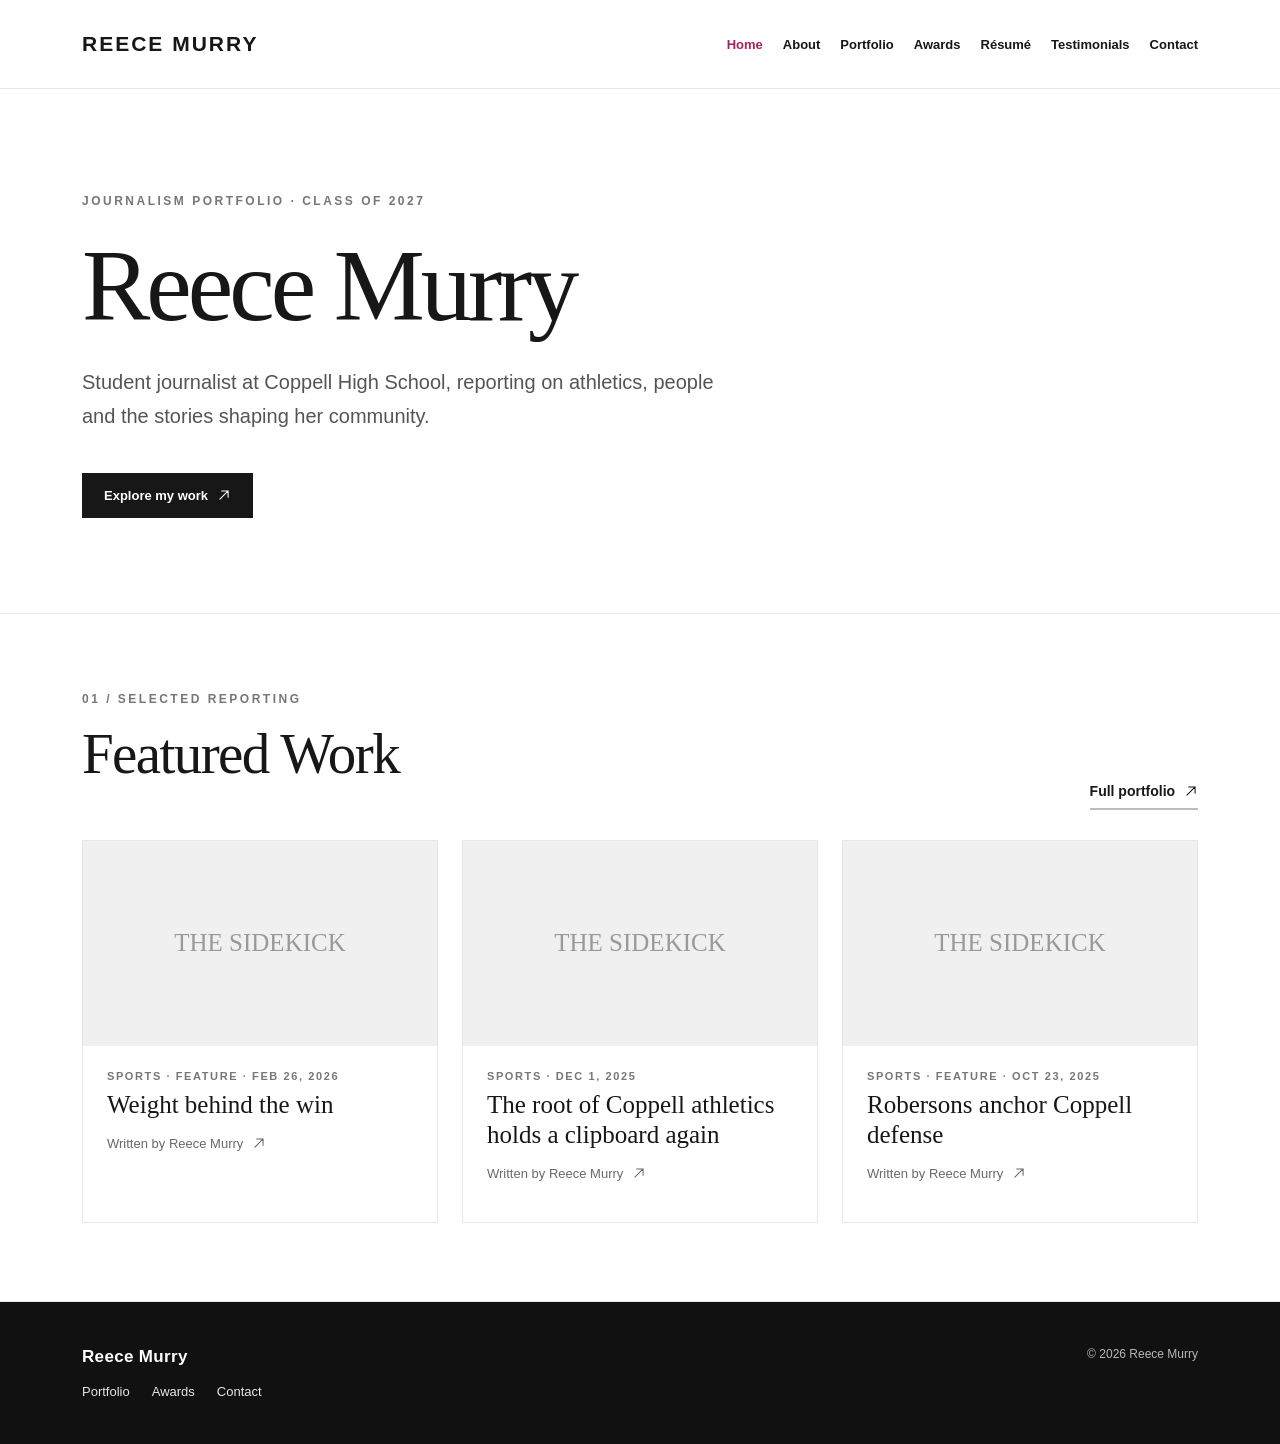
==== commit 7c1621b0: "Classify sports features under Sports and remove Features filter" ====
--- a/index.html
+++ b/index.html
@@ -1 +1 @@
-<!doctype html><html lang="en"><head><meta charset="utf-8"><meta name="viewport" content="width=device-width,initial-scale=1"><meta name="description" content="Reece Murry — student journalist, reporting and multimedia portfolio."><title>Home | Reece Murry</title><link rel="stylesheet" href="style.css"></head><body><header><div class="wrap nav"><a class="logo" href="index.html">REECE MURRY</a><nav aria-label="Main navigation"><a href="index.html" class="active">Home</a><a href="about.html" class="">About</a><a href="portfolio.html" class="">Portfolio</a><a href="awards.html" class="">Awards</a><a href="resume.html" class="">Résumé</a><a href="testimonials.html" class="">Testimonials</a><a href="contact.html" class="">Contact</a></nav></div></header><main><section class="hero"><div class="wrap"><div class="eyebrow">Journalism portfolio · Class of 2027</div><h1>Reece Murry</h1><p class="lead">Student journalist at Coppell High School, reporting on athletics, people and the stories shaping her community.</p><a class="cta" href="portfolio.html">Explore my work <svg class="arrow-icon" viewBox="0 0 24 24" aria-hidden="true" focusable="false"><path d="M5 19L19 5M8 5h11v11"/></svg></a></div></section><section class="section"><div class="wrap"><div class="sectionhead"><div><div class="eyebrow">01 / Selected reporting</div><h2>Featured Work</h2></div><a class="link" href="portfolio.html">Full portfolio <svg class="arrow-icon" viewBox="0 0 24 24" aria-hidden="true" focusable="false"><path d="M5 19L19 5M8 5h11v11"/></svg></a></div><div class="grid"><a class="card story" data-category="Features" data-title="weight behind the win" href="https://coppellstudentmedia.com/144496/sports/weight-behind-the-win/" target="_blank" rel="noopener"><div class="cover"><span class="cover-mark">THE SIDEKICK</span></div><div class="cardbody"><div class="meta">Features · Feb 26, 2026</div><h3>Weight behind the win</h3><p class="detail">Written by Reece Murry <svg class="arrow-icon" viewBox="0 0 24 24" aria-hidden="true"><path d="M5 19L19 5M8 5h11v11"/></svg></p></div></a><a class="card story" data-category="Sports" data-title="the root of coppell athletics holds a clipboard again" href="https://coppellstudentmedia.com/141833/sports/the-root-of-coppell-athletics-holds-a-clipboard-again/" target="_blank" rel="noopener"><div class="cover"><span class="cover-mark">THE SIDEKICK</span></div><div class="cardbody"><div class="meta">Sports · Dec 1, 2025</div><h3>The root of Coppell athletics holds a clipboard again</h3><p class="detail">Written by Reece Murry <svg class="arrow-icon" viewBox="0 0 24 24" aria-hidden="true"><path d="M5 19L19 5M8 5h11v11"/></svg></p></div></a><a class="card story" data-category="Features" data-title="robersons anchor coppell defense" href="https://coppellstudentmedia.com/140513/sports/fall-sports/football/robersons-anchor-coppell-defense/" target="_blank" rel="noopener"><div class="cover"><span class="cover-mark">THE SIDEKICK</span></div><div class="cardbody"><div class="meta">Features · Oct 23, 2025</div><h3>Robersons anchor Coppell defense</h3><p class="detail">Written by Reece Murry <svg class="arrow-icon" viewBox="0 0 24 24" aria-hidden="true"><path d="M5 19L19 5M8 5h11v11"/></svg></p></div></a></div></div></section></main><footer><div class="wrap footer-layout"><div class="footer-brand"><strong>Reece Murry</strong><nav aria-label="Footer navigation"><a href="portfolio.html">Portfolio</a><a href="awards.html">Awards</a><a href="contact.html">Contact</a></nav></div><span class="footer-copy">© 2026 Reece Murry</span></div></footer><script src="script.js"></script></body></html>+<!doctype html><html lang="en"><head><meta charset="utf-8"><meta name="viewport" content="width=device-width,initial-scale=1"><meta name="description" content="Reece Murry — student journalist, reporting and multimedia portfolio."><title>Home | Reece Murry</title><link rel="stylesheet" href="style.css"></head><body><header><div class="wrap nav"><a class="logo" href="index.html">REECE MURRY</a><nav aria-label="Main navigation"><a href="index.html" class="active">Home</a><a href="about.html" class="">About</a><a href="portfolio.html" class="">Portfolio</a><a href="awards.html" class="">Awards</a><a href="resume.html" class="">Résumé</a><a href="testimonials.html" class="">Testimonials</a><a href="contact.html" class="">Contact</a></nav></div></header><main><section class="hero"><div class="wrap"><div class="eyebrow">Journalism portfolio · Class of 2027</div><h1>Reece Murry</h1><p class="lead">Student journalist at Coppell High School, reporting on athletics, people and the stories shaping her community.</p><a class="cta" href="portfolio.html">Explore my work <svg class="arrow-icon" viewBox="0 0 24 24" aria-hidden="true" focusable="false"><path d="M5 19L19 5M8 5h11v11"/></svg></a></div></section><section class="section"><div class="wrap"><div class="sectionhead"><div><div class="eyebrow">01 / Selected reporting</div><h2>Featured Work</h2></div><a class="link" href="portfolio.html">Full portfolio <svg class="arrow-icon" viewBox="0 0 24 24" aria-hidden="true" focusable="false"><path d="M5 19L19 5M8 5h11v11"/></svg></a></div><div class="grid"><a class="card story" data-category="Sports" data-title="weight behind the win" data-post-id="144496" href="https://coppellstudentmedia.com/144496/sports/weight-behind-the-win/" target="_blank" rel="noopener"><div class="cover"><span class="cover-mark">THE SIDEKICK</span></div><div class="cardbody"><div class="meta">Sports · Feature · Feb 26, 2026</div><h3>Weight behind the win</h3><p class="detail">Written by Reece Murry <svg class="arrow-icon" viewBox="0 0 24 24" aria-hidden="true"><path d="M5 19L19 5M8 5h11v11"/></svg></p></div></a><a class="card story" data-category="Sports" data-title="the root of coppell athletics holds a clipboard again" data-post-id="141833" href="https://coppellstudentmedia.com/141833/sports/the-root-of-coppell-athletics-holds-a-clipboard-again/" target="_blank" rel="noopener"><div class="cover"><span class="cover-mark">THE SIDEKICK</span></div><div class="cardbody"><div class="meta">Sports · Dec 1, 2025</div><h3>The root of Coppell athletics holds a clipboard again</h3><p class="detail">Written by Reece Murry <svg class="arrow-icon" viewBox="0 0 24 24" aria-hidden="true"><path d="M5 19L19 5M8 5h11v11"/></svg></p></div></a><a class="card story" data-category="Sports" data-title="robersons anchor coppell defense" data-post-id="140513" href="https://coppellstudentmedia.com/140513/sports/fall-sports/football/robersons-anchor-coppell-defense/" target="_blank" rel="noopener"><div class="cover"><span class="cover-mark">THE SIDEKICK</span></div><div class="cardbody"><div class="meta">Sports · Feature · Oct 23, 2025</div><h3>Robersons anchor Coppell defense</h3><p class="detail">Written by Reece Murry <svg class="arrow-icon" viewBox="0 0 24 24" aria-hidden="true"><path d="M5 19L19 5M8 5h11v11"/></svg></p></div></a></div></div></section></main><footer><div class="wrap footer-layout"><div class="footer-brand"><strong>Reece Murry</strong><nav aria-label="Footer navigation"><a href="portfolio.html">Portfolio</a><a href="awards.html">Awards</a><a href="contact.html">Contact</a></nav></div><span class="footer-copy">© 2026 Reece Murry</span></div></footer><script src="script.js"></script></body></html>
--- a/style.css
+++ b/style.css
@@ -8,3 +8,5 @@
 
 /* Dark footer */
 footer{background:#111;color:#fff;border-top:0}footer .footer-brand strong{color:#fff}footer .footer-brand nav a{color:#e6e6e6}footer .footer-brand nav a:hover{color:#fff;text-decoration:underline;text-underline-offset:4px}footer .footer-copy{color:#b7b7b7}
+
+.cover.has-photo{padding:0;overflow:hidden}.cover.has-photo img{width:100%;height:100%;object-fit:cover;display:block}
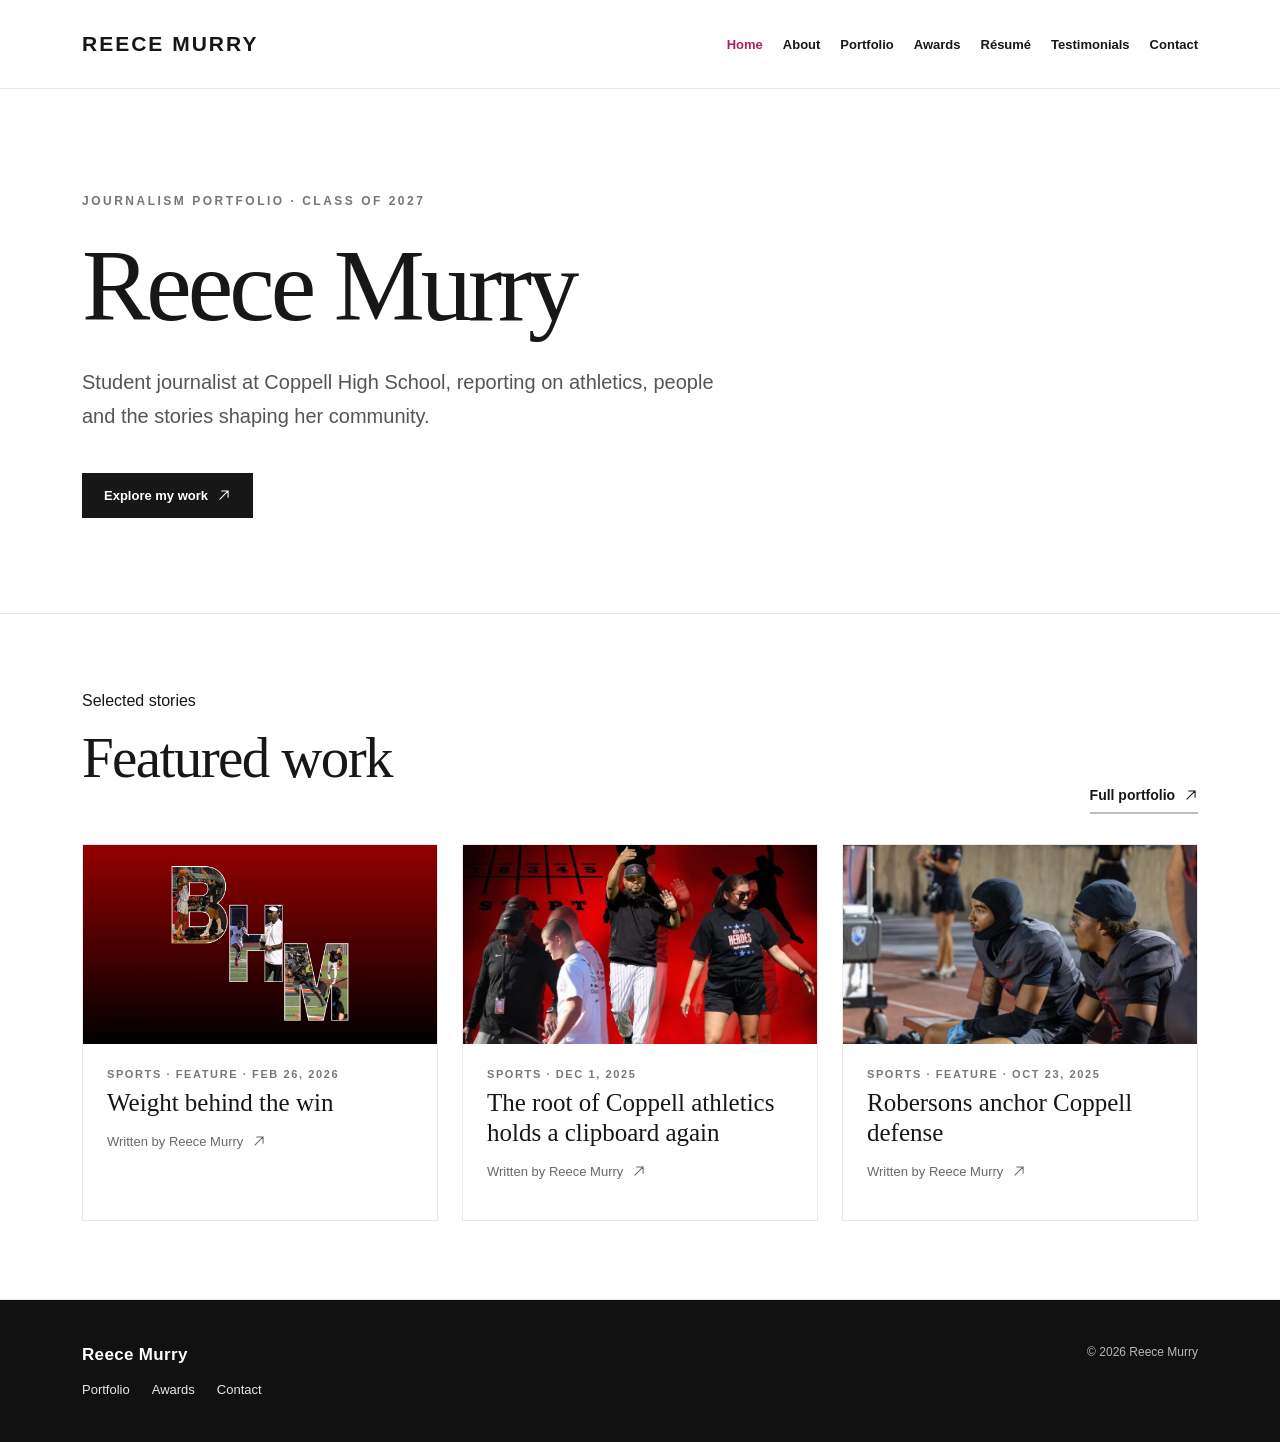
==== commit 7f1c68d6: "Simplify featured work heading and add three published story thumbnails" ====
--- a/index.html
+++ b/index.html
@@ -1 +1 @@
-<!doctype html><html lang="en"><head><meta charset="utf-8"><meta name="viewport" content="width=device-width,initial-scale=1"><meta name="description" content="Reece Murry — student journalist, reporting and multimedia portfolio."><title>Home | Reece Murry</title><link rel="stylesheet" href="style.css"></head><body><header><div class="wrap nav"><a class="logo" href="index.html">REECE MURRY</a><nav aria-label="Main navigation"><a href="index.html" class="active">Home</a><a href="about.html" class="">About</a><a href="portfolio.html" class="">Portfolio</a><a href="awards.html" class="">Awards</a><a href="resume.html" class="">Résumé</a><a href="testimonials.html" class="">Testimonials</a><a href="contact.html" class="">Contact</a></nav></div></header><main><section class="hero"><div class="wrap"><div class="eyebrow">Journalism portfolio · Class of 2027</div><h1>Reece Murry</h1><p class="lead">Student journalist at Coppell High School, reporting on athletics, people and the stories shaping her community.</p><a class="cta" href="portfolio.html">Explore my work <svg class="arrow-icon" viewBox="0 0 24 24" aria-hidden="true" focusable="false"><path d="M5 19L19 5M8 5h11v11"/></svg></a></div></section><section class="section"><div class="wrap"><div class="sectionhead"><div><div class="eyebrow">01 / Selected reporting</div><h2>Featured Work</h2></div><a class="link" href="portfolio.html">Full portfolio <svg class="arrow-icon" viewBox="0 0 24 24" aria-hidden="true" focusable="false"><path d="M5 19L19 5M8 5h11v11"/></svg></a></div><div class="grid"><a class="card story" data-category="Sports" data-title="weight behind the win" data-post-id="144496" href="https://coppellstudentmedia.com/144496/sports/weight-behind-the-win/" target="_blank" rel="noopener"><div class="cover"><span class="cover-mark">THE SIDEKICK</span></div><div class="cardbody"><div class="meta">Sports · Feature · Feb 26, 2026</div><h3>Weight behind the win</h3><p class="detail">Written by Reece Murry <svg class="arrow-icon" viewBox="0 0 24 24" aria-hidden="true"><path d="M5 19L19 5M8 5h11v11"/></svg></p></div></a><a class="card story" data-category="Sports" data-title="the root of coppell athletics holds a clipboard again" data-post-id="141833" href="https://coppellstudentmedia.com/141833/sports/the-root-of-coppell-athletics-holds-a-clipboard-again/" target="_blank" rel="noopener"><div class="cover"><span class="cover-mark">THE SIDEKICK</span></div><div class="cardbody"><div class="meta">Sports · Dec 1, 2025</div><h3>The root of Coppell athletics holds a clipboard again</h3><p class="detail">Written by Reece Murry <svg class="arrow-icon" viewBox="0 0 24 24" aria-hidden="true"><path d="M5 19L19 5M8 5h11v11"/></svg></p></div></a><a class="card story" data-category="Sports" data-title="robersons anchor coppell defense" data-post-id="140513" href="https://coppellstudentmedia.com/140513/sports/fall-sports/football/robersons-anchor-coppell-defense/" target="_blank" rel="noopener"><div class="cover"><span class="cover-mark">THE SIDEKICK</span></div><div class="cardbody"><div class="meta">Sports · Feature · Oct 23, 2025</div><h3>Robersons anchor Coppell defense</h3><p class="detail">Written by Reece Murry <svg class="arrow-icon" viewBox="0 0 24 24" aria-hidden="true"><path d="M5 19L19 5M8 5h11v11"/></svg></p></div></a></div></div></section></main><footer><div class="wrap footer-layout"><div class="footer-brand"><strong>Reece Murry</strong><nav aria-label="Footer navigation"><a href="portfolio.html">Portfolio</a><a href="awards.html">Awards</a><a href="contact.html">Contact</a></nav></div><span class="footer-copy">© 2026 Reece Murry</span></div></footer><script src="script.js"></script></body></html>+<!doctype html><html lang="en"><head><meta charset="utf-8"><meta name="viewport" content="width=device-width,initial-scale=1"><meta name="description" content="Reece Murry — student journalist, reporting and multimedia portfolio."><title>Home | Reece Murry</title><link rel="stylesheet" href="style.css?v=home-featured-2"></head><body><header><div class="wrap nav"><a class="logo" href="index.html">REECE MURRY</a><nav aria-label="Main navigation"><a href="index.html" class="active">Home</a><a href="about.html" class="">About</a><a href="portfolio.html" class="">Portfolio</a><a href="awards.html" class="">Awards</a><a href="resume.html" class="">Résumé</a><a href="testimonials.html" class="">Testimonials</a><a href="contact.html" class="">Contact</a></nav></div></header><main><section class="hero"><div class="wrap"><div class="eyebrow">Journalism portfolio · Class of 2027</div><h1>Reece Murry</h1><p class="lead">Student journalist at Coppell High School, reporting on athletics, people and the stories shaping her community.</p><a class="cta" href="portfolio.html">Explore my work <svg class="arrow-icon" viewBox="0 0 24 24" aria-hidden="true" focusable="false"><path d="M5 19L19 5M8 5h11v11"/></svg></a></div></section><section class="section"><div class="wrap"><div class="sectionhead"><div><div class="featured-kicker">Selected stories</div><h2>Featured work</h2></div><a class="link" href="portfolio.html">Full portfolio <svg class="arrow-icon" viewBox="0 0 24 24" aria-hidden="true" focusable="false"><path d="M5 19L19 5M8 5h11v11"/></svg></a></div><div class="grid"><a class="card story" data-category="Sports" data-title="weight behind the win" data-post-id="144496" href="https://coppellstudentmedia.com/144496/sports/weight-behind-the-win/" target="_blank" rel="noopener"><div class="cover has-photo"><img src="bhm-6-1200x675.png" alt="Photograph accompanying the published story" loading="lazy"></div><div class="cardbody"><div class="meta">Sports · Feature · Feb 26, 2026</div><h3>Weight behind the win</h3><p class="detail">Written by Reece Murry <svg class="arrow-icon" viewBox="0 0 24 24" aria-hidden="true"><path d="M5 19L19 5M8 5h11v11"/></svg></p></div></a><a class="card story" data-category="Sports" data-title="the root of coppell athletics holds a clipboard again" data-post-id="141833" href="https://coppellstudentmedia.com/141833/sports/the-root-of-coppell-athletics-holds-a-clipboard-again/" target="_blank" rel="noopener"><div class="cover has-photo"><img src="CoachesCorner.jpg" alt="Photograph accompanying the published story" loading="lazy"></div><div class="cardbody"><div class="meta">Sports · Dec 1, 2025</div><h3>The root of Coppell athletics holds a clipboard again</h3><p class="detail">Written by Reece Murry <svg class="arrow-icon" viewBox="0 0 24 24" aria-hidden="true"><path d="M5 19L19 5M8 5h11v11"/></svg></p></div></a><a class="card story" data-category="Sports" data-title="robersons anchor coppell defense" data-post-id="140513" href="https://coppellstudentmedia.com/140513/sports/fall-sports/football/robersons-anchor-coppell-defense/" target="_blank" rel="noopener"><div class="cover has-photo"><img src="Ali_Robersontwins_102025_4-800x1200.jpg" alt="Photograph accompanying the published story" loading="lazy"></div><div class="cardbody"><div class="meta">Sports · Feature · Oct 23, 2025</div><h3>Robersons anchor Coppell defense</h3><p class="detail">Written by Reece Murry <svg class="arrow-icon" viewBox="0 0 24 24" aria-hidden="true"><path d="M5 19L19 5M8 5h11v11"/></svg></p></div></a></div></div></section></main><footer><div class="wrap footer-layout"><div class="footer-brand"><strong>Reece Murry</strong><nav aria-label="Footer navigation"><a href="portfolio.html">Portfolio</a><a href="awards.html">Awards</a><a href="contact.html">Contact</a></nav></div><span class="footer-copy">© 2026 Reece Murry</span></div></footer><script src="script.js"></script></body></html>
--- a/style.css
+++ b/style.css
@@ -10,3 +10,39 @@
 footer{background:#111;color:#fff;border-top:0}footer .footer-brand strong{color:#fff}footer .footer-brand nav a{color:#e6e6e6}footer .footer-brand nav a:hover{color:#fff;text-decoration:underline;text-underline-offset:4px}footer .footer-copy{color:#b7b7b7}
 
 .cover.has-photo{padding:0;overflow:hidden}.cover.has-photo img{width:100%;height:100%;object-fit:cover;display:block}
+
+/* Keep the entire published photograph visible on every screen size. */
+.cover.has-photo{background:#f5f5f5;padding:0;overflow:hidden}
+.cover.has-photo img{display:block;width:100%;height:100%;object-fit:contain;object-position:center center}
+
+/* Responsive, image-led editorial cards: no letterboxing and no clipped photography. */
+.card.story .cover.has-photo{height:auto!important;min-height:0!important;aspect-ratio:auto!important;display:block!important;padding:0!important;background:#f4f4f4!important;overflow:visible!important}
+.card.story .cover.has-photo img{display:block!important;width:100%!important;height:auto!important;max-height:none!important;object-fit:initial!important;object-position:center!important}
+.card.story .cover:not(.has-photo){aspect-ratio:16/9;height:auto;min-height:190px}
+.card.story{overflow:hidden}
+@media(max-width:540px){.card.story .cover.has-photo{height:auto!important;min-height:0!important}.card.story .cover.has-photo img{height:auto!important}}
+
+/* Consistent landscape editorial thumbnails; keep cards aligned on every device. */
+.card.story .cover,.card.story .cover.has-photo{width:100%!important;height:auto!important;aspect-ratio:16/9!important;min-height:0!important;overflow:hidden!important;display:flex!important;align-items:center!important;justify-content:center!important;padding:0!important;background:#f2f2f2!important}
+.card.story .cover.has-photo img{width:100%!important;height:100%!important;max-height:100%!important;object-fit:cover!important;object-position:center center!important;display:block!important}
+.card.story .cover:not(.has-photo){min-height:0!important}
+
+/* Separate PDF archive: secondary to live article links. */
+.pdf-archive{border-top:1px solid #e9e9e9;background:#fafafa}.pdf-archive h2{font-family:Georgia,serif;font-size:clamp(30px,4vw,45px);margin:10px 0 12px}.pdf-archive .lead{max-width:680px;margin-bottom:30px}.pdf-grid{display:grid;grid-template-columns:repeat(3,minmax(0,1fr));gap:18px}.pdf-tile{display:flex;flex-direction:column;justify-content:space-between;gap:24px;padding:22px;border:1px solid #e2e2e2;background:#fff;min-height:172px;color:#181818;text-decoration:none;transition:border-color .2s,transform .2s}.pdf-tile:hover{border-color:#777;transform:translateY(-2px)}.pdf-tile h3{font-family:Georgia,serif;font-size:18px;line-height:1.3;margin:10px 0 0}.pdf-tile .meta{font-size:11px;letter-spacing:.03em;color:#777}.pdf-tile .pdf-action{display:flex;align-items:center;justify-content:space-between;font-size:12px;font-weight:700;letter-spacing:.04em;text-transform:uppercase}.pdf-tile .pdf-action svg{width:16px;height:16px;fill:none;stroke:currentColor;stroke-width:1.7}@media(max-width:800px){.pdf-grid{grid-template-columns:repeat(2,minmax(0,1fr))}}@media(max-width:540px){.pdf-grid{grid-template-columns:1fr}.pdf-tile{min-height:140px}}
+
+/* Testimonials editorial grid */
+.testimonial-grid{display:grid;grid-template-columns:repeat(2,minmax(0,1fr));gap:20px;margin-top:28px}.testimonial-card{background:#fff;border:1px solid #e5e5e5;padding:30px;display:flex;flex-direction:column;justify-content:space-between;gap:30px}.testimonial-card blockquote{font-family:Georgia,serif;font-size:21px;line-height:1.55;margin:0}.testimonial-card .attribution{border-top:1px solid #e8e8e8;padding-top:15px;font-size:13px}.testimonial-card .attribution strong{display:block;margin-bottom:4px}.testimonial-card .attribution span{color:#777}@media(max-width:680px){.testimonial-grid{grid-template-columns:1fr}.testimonial-card{padding:24px}}
+
+.testimonials-section-title{font-family:Georgia,serif;font-size:clamp(27px,3.5vw,39px);margin:12px 0}.testimonials-divider{border-top:1px solid #e4e4e4;margin:60px 0 48px}.testimonial-card blockquote{font-style:normal;font-size:18px;line-height:1.65;white-space:pre-line}
+
+/* Compact story pagination */
+.story-pagination{display:flex;justify-content:center;align-items:center;gap:8px;flex-wrap:wrap;margin:30px 0 12px}
+.story-pagination button{background:#fff;color:#222;border:1px solid #ddd;padding:9px 13px;cursor:pointer;font:inherit;font-size:13px;min-width:38px}
+.story-pagination button.selected{background:#191919;color:white;border-color:#191919}
+.story-pagination button:disabled{opacity:.35;cursor:not-allowed}
+.story-pagination button:focus-visible{outline:2px solid #d43b81;outline-offset:2px}
+
+.story-links{display:flex;align-items:center;flex-wrap:wrap;gap:9px}.story-links a{color:inherit;text-decoration:none}.story-links a:hover{text-decoration:underline}.story-links a:focus-visible{outline:2px solid #d43b81;outline-offset:2px}
+
+/* Ensure pagination and filters actually hide nonmatching cards despite .card display styles. */
+.card.story[hidden]{display:none!important}
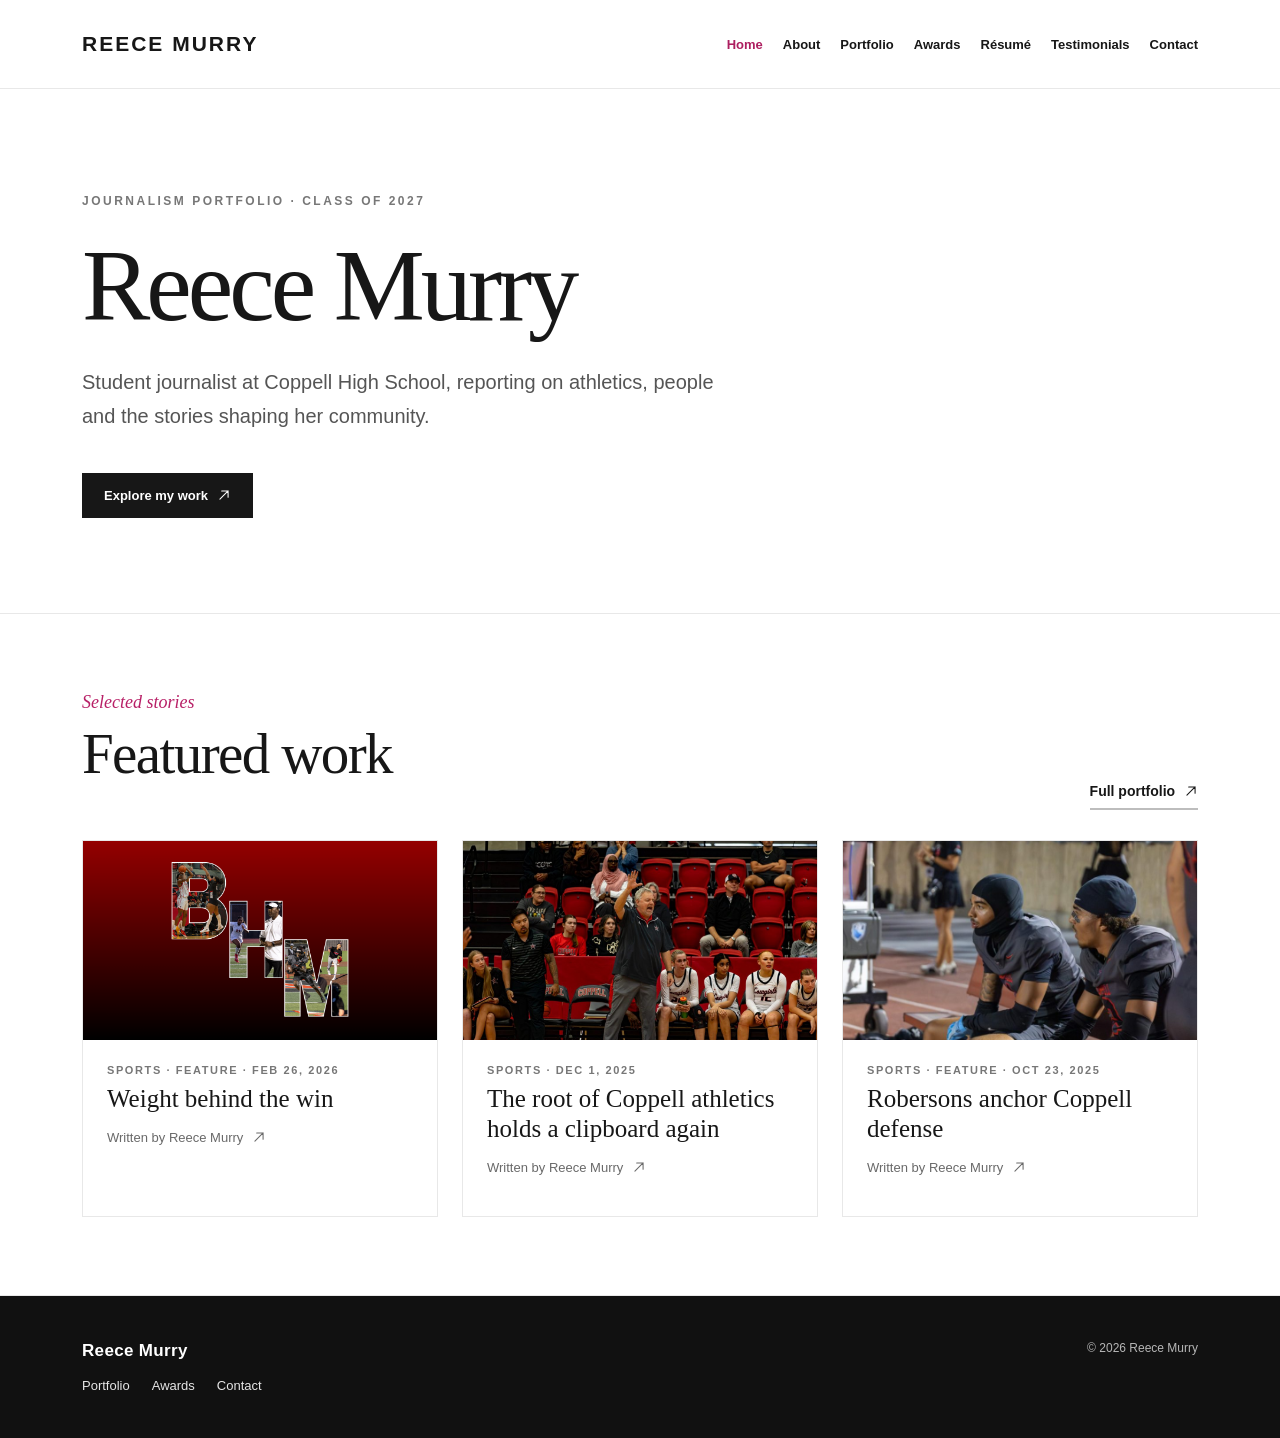
==== commit 83ff4dd4: "Use correct coach photograph for Root of Coppell athletics story" ====
--- a/index.html
+++ b/index.html
@@ -1 +1 @@
-<!doctype html><html lang="en"><head><meta charset="utf-8"><meta name="viewport" content="width=device-width,initial-scale=1"><meta name="description" content="Reece Murry — student journalist, reporting and multimedia portfolio."><title>Home | Reece Murry</title><link rel="stylesheet" href="style.css?v=home-featured-2"></head><body><header><div class="wrap nav"><a class="logo" href="index.html">REECE MURRY</a><nav aria-label="Main navigation"><a href="index.html" class="active">Home</a><a href="about.html" class="">About</a><a href="portfolio.html" class="">Portfolio</a><a href="awards.html" class="">Awards</a><a href="resume.html" class="">Résumé</a><a href="testimonials.html" class="">Testimonials</a><a href="contact.html" class="">Contact</a></nav></div></header><main><section class="hero"><div class="wrap"><div class="eyebrow">Journalism portfolio · Class of 2027</div><h1>Reece Murry</h1><p class="lead">Student journalist at Coppell High School, reporting on athletics, people and the stories shaping her community.</p><a class="cta" href="portfolio.html">Explore my work <svg class="arrow-icon" viewBox="0 0 24 24" aria-hidden="true" focusable="false"><path d="M5 19L19 5M8 5h11v11"/></svg></a></div></section><section class="section"><div class="wrap"><div class="sectionhead"><div><div class="featured-kicker">Selected stories</div><h2>Featured work</h2></div><a class="link" href="portfolio.html">Full portfolio <svg class="arrow-icon" viewBox="0 0 24 24" aria-hidden="true" focusable="false"><path d="M5 19L19 5M8 5h11v11"/></svg></a></div><div class="grid"><a class="card story" data-category="Sports" data-title="weight behind the win" data-post-id="144496" href="https://coppellstudentmedia.com/144496/sports/weight-behind-the-win/" target="_blank" rel="noopener"><div class="cover has-photo"><img src="bhm-6-1200x675.png" alt="Photograph accompanying the published story" loading="lazy"></div><div class="cardbody"><div class="meta">Sports · Feature · Feb 26, 2026</div><h3>Weight behind the win</h3><p class="detail">Written by Reece Murry <svg class="arrow-icon" viewBox="0 0 24 24" aria-hidden="true"><path d="M5 19L19 5M8 5h11v11"/></svg></p></div></a><a class="card story" data-category="Sports" data-title="the root of coppell athletics holds a clipboard again" data-post-id="141833" href="https://coppellstudentmedia.com/141833/sports/the-root-of-coppell-athletics-holds-a-clipboard-again/" target="_blank" rel="noopener"><div class="cover has-photo"><img src="CoachesCorner.jpg" alt="Photograph accompanying the published story" loading="lazy"></div><div class="cardbody"><div class="meta">Sports · Dec 1, 2025</div><h3>The root of Coppell athletics holds a clipboard again</h3><p class="detail">Written by Reece Murry <svg class="arrow-icon" viewBox="0 0 24 24" aria-hidden="true"><path d="M5 19L19 5M8 5h11v11"/></svg></p></div></a><a class="card story" data-category="Sports" data-title="robersons anchor coppell defense" data-post-id="140513" href="https://coppellstudentmedia.com/140513/sports/fall-sports/football/robersons-anchor-coppell-defense/" target="_blank" rel="noopener"><div class="cover has-photo"><img src="Ali_Robersontwins_102025_4-800x1200.jpg" alt="Photograph accompanying the published story" loading="lazy"></div><div class="cardbody"><div class="meta">Sports · Feature · Oct 23, 2025</div><h3>Robersons anchor Coppell defense</h3><p class="detail">Written by Reece Murry <svg class="arrow-icon" viewBox="0 0 24 24" aria-hidden="true"><path d="M5 19L19 5M8 5h11v11"/></svg></p></div></a></div></div></section></main><footer><div class="wrap footer-layout"><div class="footer-brand"><strong>Reece Murry</strong><nav aria-label="Footer navigation"><a href="portfolio.html">Portfolio</a><a href="awards.html">Awards</a><a href="contact.html">Contact</a></nav></div><span class="footer-copy">© 2026 Reece Murry</span></div></footer><script src="script.js"></script></body></html>+<!doctype html><html lang="en"><head><meta charset="utf-8"><meta name="viewport" content="width=device-width,initial-scale=1"><meta name="description" content="Reece Murry — student journalist, reporting and multimedia portfolio."><title>Home | Reece Murry</title><link rel="stylesheet" href="style.css?v=home-featured-3"></head><body><header><div class="wrap nav"><a class="logo" href="index.html">REECE MURRY</a><nav aria-label="Main navigation"><a href="index.html" class="active">Home</a><a href="about.html" class="">About</a><a href="portfolio.html" class="">Portfolio</a><a href="awards.html" class="">Awards</a><a href="resume.html" class="">Résumé</a><a href="testimonials.html" class="">Testimonials</a><a href="contact.html" class="">Contact</a></nav></div></header><main><section class="hero"><div class="wrap"><div class="eyebrow">Journalism portfolio · Class of 2027</div><h1>Reece Murry</h1><p class="lead">Student journalist at Coppell High School, reporting on athletics, people and the stories shaping her community.</p><a class="cta" href="portfolio.html">Explore my work <svg class="arrow-icon" viewBox="0 0 24 24" aria-hidden="true" focusable="false"><path d="M5 19L19 5M8 5h11v11"/></svg></a></div></section><section class="section"><div class="wrap"><div class="sectionhead"><div><div class="featured-kicker">Selected stories</div><h2>Featured work</h2></div><a class="link" href="portfolio.html">Full portfolio <svg class="arrow-icon" viewBox="0 0 24 24" aria-hidden="true" focusable="false"><path d="M5 19L19 5M8 5h11v11"/></svg></a></div><div class="grid"><a class="card story" data-category="Sports" data-title="weight behind the win" data-post-id="144496" href="https://coppellstudentmedia.com/144496/sports/weight-behind-the-win/" target="_blank" rel="noopener"><div class="cover has-photo"><img src="bhm-6-1200x675.png" alt="Photograph accompanying the published story" loading="lazy"></div><div class="cardbody"><div class="meta">Sports · Feature · Feb 26, 2026</div><h3>Weight behind the win</h3><p class="detail">Written by Reece Murry <svg class="arrow-icon" viewBox="0 0 24 24" aria-hidden="true"><path d="M5 19L19 5M8 5h11v11"/></svg></p></div></a><a class="card story" data-category="Sports" data-title="the root of coppell athletics holds a clipboard again" data-post-id="141833" href="https://coppellstudentmedia.com/141833/sports/the-root-of-coppell-athletics-holds-a-clipboard-again/" target="_blank" rel="noopener"><div class="cover has-photo"><img src="Ali_Pehl.ft_6-2-1200x801.jpg" alt="Photograph accompanying the published story" loading="lazy"></div><div class="cardbody"><div class="meta">Sports · Dec 1, 2025</div><h3>The root of Coppell athletics holds a clipboard again</h3><p class="detail">Written by Reece Murry <svg class="arrow-icon" viewBox="0 0 24 24" aria-hidden="true"><path d="M5 19L19 5M8 5h11v11"/></svg></p></div></a><a class="card story" data-category="Sports" data-title="robersons anchor coppell defense" data-post-id="140513" href="https://coppellstudentmedia.com/140513/sports/fall-sports/football/robersons-anchor-coppell-defense/" target="_blank" rel="noopener"><div class="cover has-photo"><img src="Ali_Robersontwins_102025_4-800x1200.jpg" alt="Photograph accompanying the published story" loading="lazy"></div><div class="cardbody"><div class="meta">Sports · Feature · Oct 23, 2025</div><h3>Robersons anchor Coppell defense</h3><p class="detail">Written by Reece Murry <svg class="arrow-icon" viewBox="0 0 24 24" aria-hidden="true"><path d="M5 19L19 5M8 5h11v11"/></svg></p></div></a></div></div></section></main><footer><div class="wrap footer-layout"><div class="footer-brand"><strong>Reece Murry</strong><nav aria-label="Footer navigation"><a href="portfolio.html">Portfolio</a><a href="awards.html">Awards</a><a href="contact.html">Contact</a></nav></div><span class="footer-copy">© 2026 Reece Murry</span></div></footer><script src="script.js"></script></body></html>
--- a/style.css
+++ b/style.css
@@ -46,3 +46,8 @@
 
 /* Ensure pagination and filters actually hide nonmatching cards despite .card display styles. */
 .card.story[hidden]{display:none!important}
+
+/* Home: soft editorial featured-work treatment */
+.featured-kicker{font-family:Georgia,'Times New Roman',serif;font-size:18px;font-style:italic;color:#b82067;letter-spacing:0;text-transform:none;font-weight:400}
+.sectionhead h2{margin-top:8px}
+.home-featured-placeholder{display:none}
